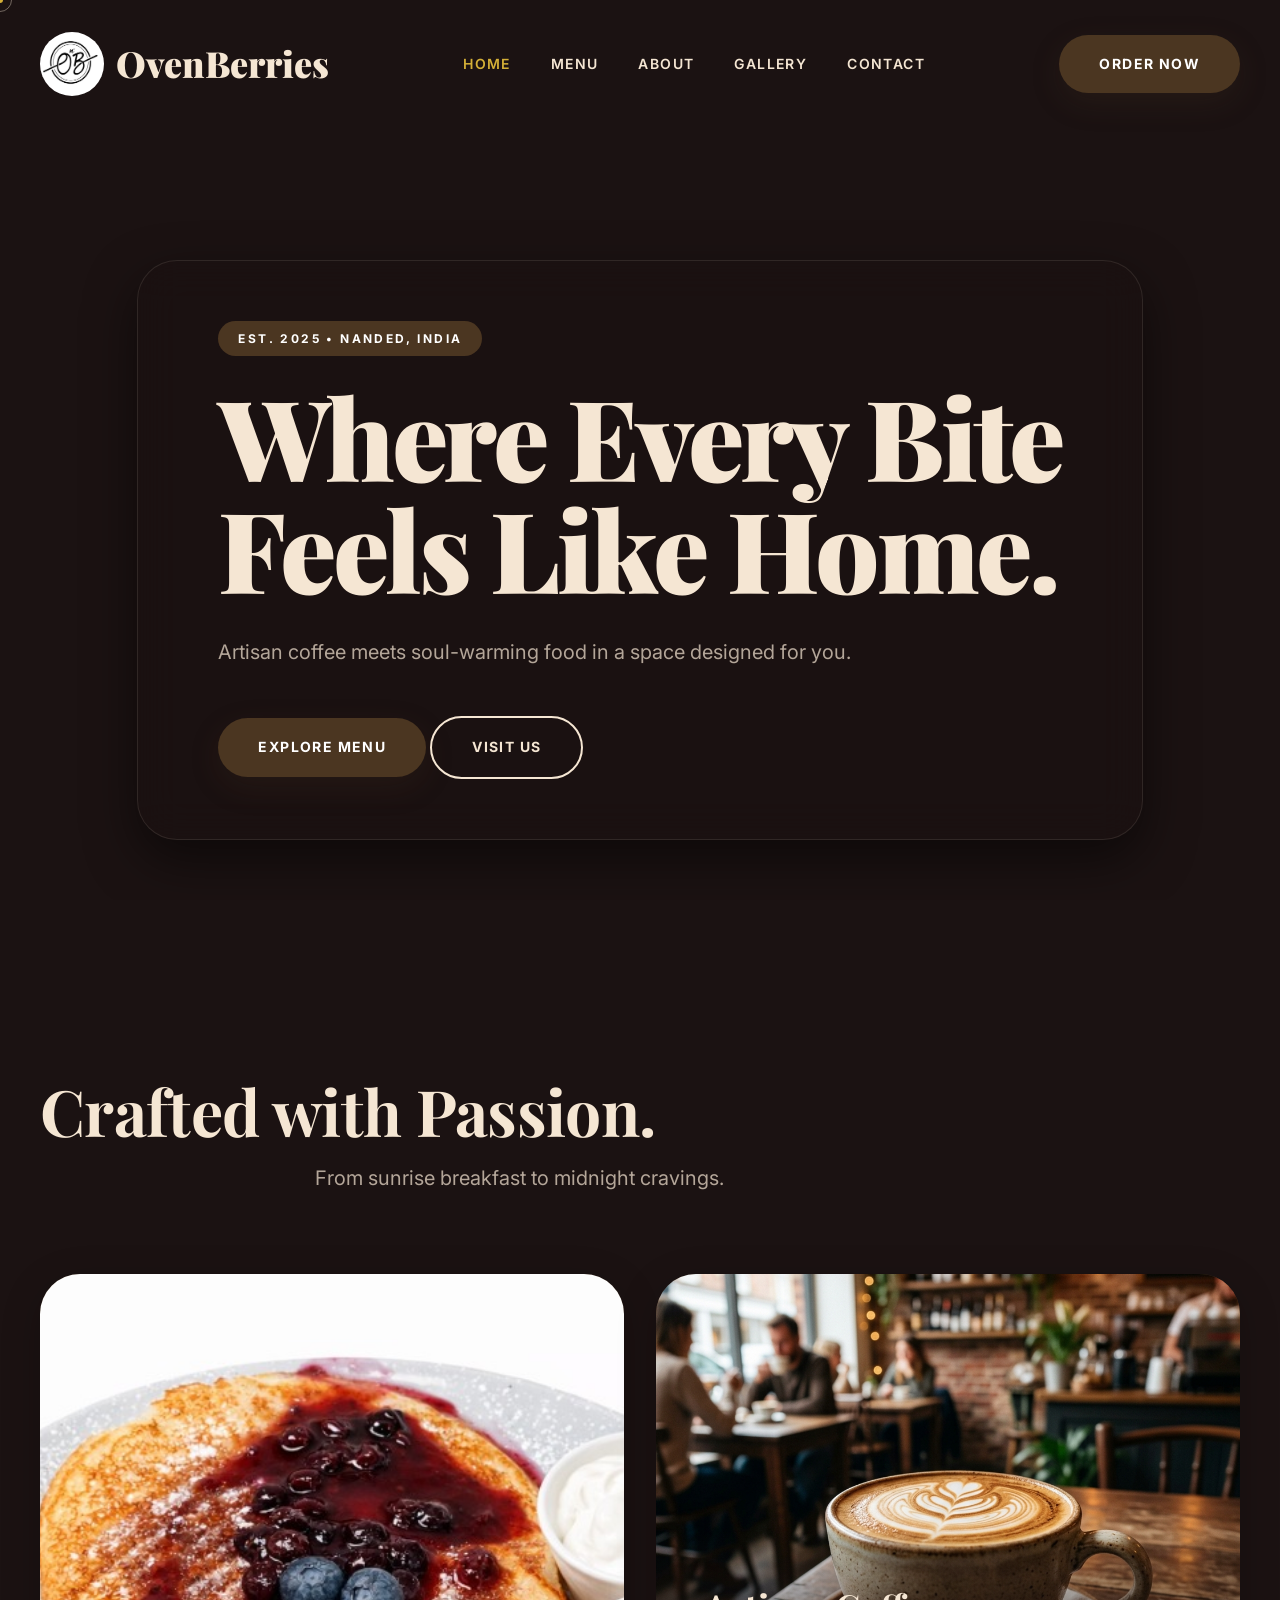
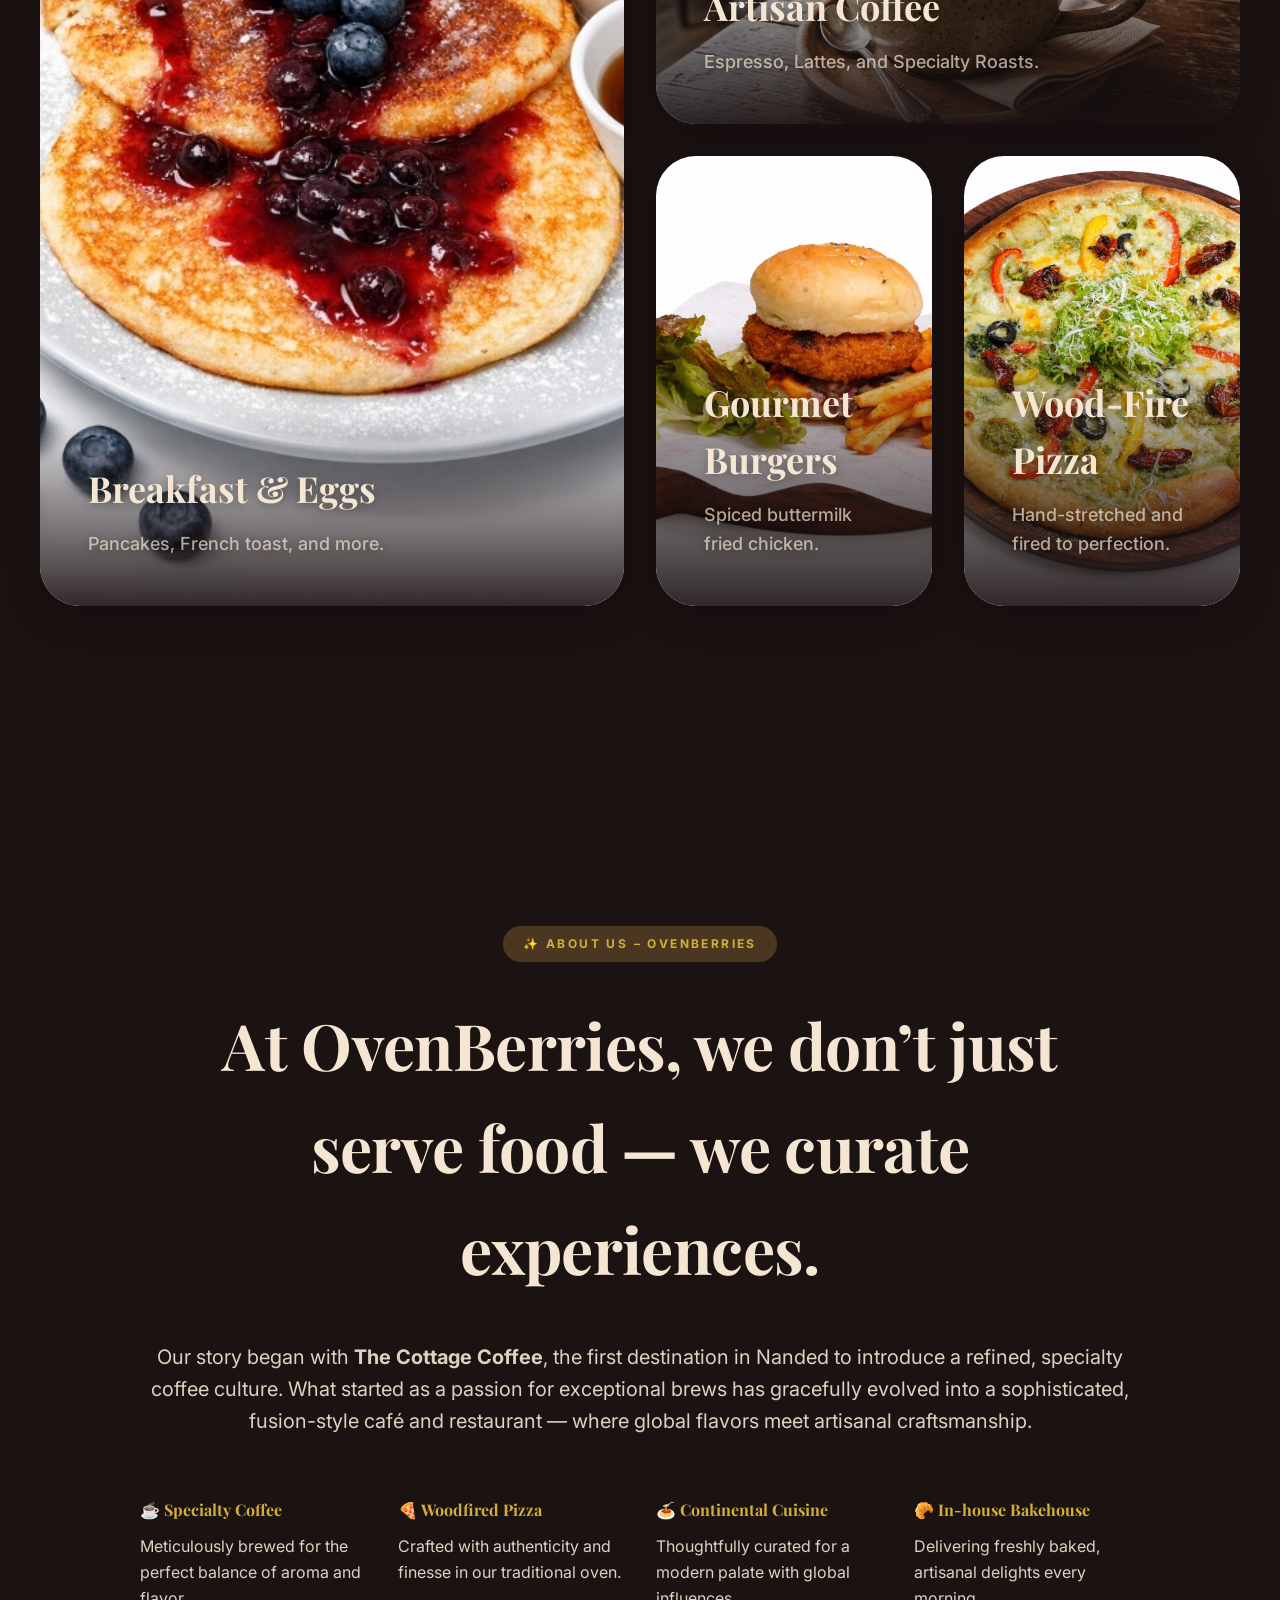
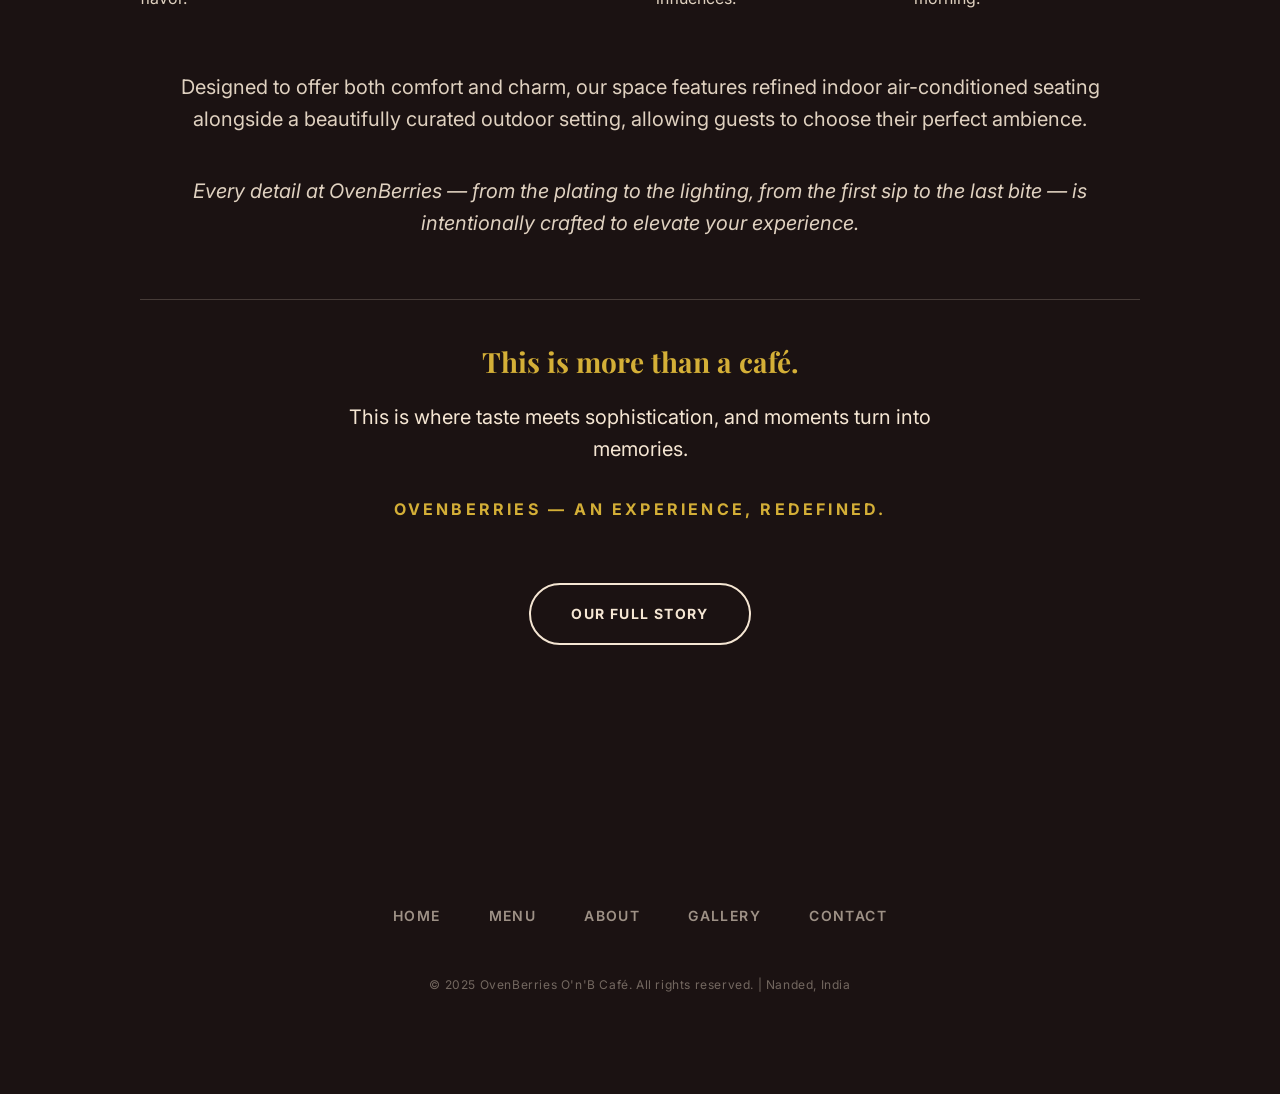
==== Websitedev/index.html @ 5e9da5aa "Add files via upload" ====
<!DOCTYPE html>
<html lang="en">

<head>
    <meta charset="UTF-8" />
    <meta name="viewport" content="width=device-width, initial-scale=1.0" />
    <title>OvenBerries – O'n'B Café | Boutique Coffee Experience</title>
    <meta name="description"
        content="OvenBerries O'n'B Café – A premium boutique roastery in Nanded. Artisan coffee, handcrafted pizzas, and soul-warming breakfast." />
    <link rel="stylesheet" href="css/style.css" />
    <link rel="stylesheet" href="https://cdnjs.cloudflare.com/ajax/libs/font-awesome/6.0.0/css/all.min.css" />
</head>

<body>

    <!-- ══ Navbar ══════════════════════════ -->
    <nav id="navbar">
        <div class="container nav-inner">
            <div class="nav-left-group">
                <a href="index.html" class="nav-logo">
                    <img src="images/logo.jpg" alt="O'n'B Café Logo" />
                    <span>OvenBerries</span>
                </a>
                <button class="mobile-nav-toggle" id="navToggle">
                    <span></span>
                    <span></span>
                    <span></span>
                </button>
            </div>

            <ul class="nav-links">
                <li><a href="index.html" class="active">Home</a></li>
                <li><a href="menu.html">Menu</a></li>
                <li><a href="about.html">About</a></li>
                <li><a href="gallery.html">Gallery</a></li>
                <li><a href="contact.html">Contact</a></li>
            </ul>

            <div class="nav-actions">
                <a href="menu.html" class="btn btn-primary">Order Now</a>
            </div>
        </div>
    </nav>

    <!-- ══ Mobile Menu Overlay ══════════════ -->
    <div class="mobile-menu" id="mobileMenu">
        <ul class="mobile-nav-links">
            <li><a href="index.html" class="active">Home</a></li>
            <li><a href="menu.html">Menu</a></li>
            <li><a href="about.html">About</a></li>
            <li><a href="gallery.html">Gallery</a></li>
            <li><a href="contact.html">Contact</a></li>
        </ul>
    </div>

    <!-- ══ Hero Section ═════════════════════ -->
    <section class="hero" style="background: none;">
        <div
            style="position: absolute; top: 0; left: 0; width: 100%; height: 100%; z-index: 0; background-image: url('images/hero-bg.png'); background-size: cover; background-position: center; filter: brightness(0.8);">
        </div>
        <div class="container hero-content">
            <div
                style="display: inline-block; padding: 60px 80px; background: rgba(27, 18, 18, 0.6); backdrop-filter: blur(20px); border-radius: var(--radius-xl); border: 1px solid var(--glass-border); box-shadow: 0 20px 50px rgba(0, 0, 0, 0.5);">
                <div class="hero-tag reveal">Est. 2025 • Nanded, India</div>
                <h1 class="h-xl reveal">Where Every Bite<br />Feels Like Home.</h1>
                <p class="p-lg reveal" style="margin-bottom: 48px;">Artisan coffee meets
                    soul-warming food in a space designed for you.</p>
                <div class="hero-cta reveal">
                    <a href="menu.html" class="btn btn-primary">Explore Menu</a>
                    <a href="contact.html" class="btn btn-outline">Visit Us</a>
                </div>
            </div>
        </div>
    </section>

    <!-- ══ Bento Categories ═════════════════ -->
    <section class="section-v">
        <div class="container">
            <div class="text-center reveal" style="margin-bottom: 80px;">
                <h2 class="h-lg">Crafted with Passion.</h2>
                <p class="p-lg" style="margin: 0 auto;">From sunrise breakfast to midnight cravings.</p>
            </div>

            <div class="bento-grid">
                <a href="menu.html#breakfast" class="bento-item bento-1 reveal">
                    <img src="images/real-pancakes.jpg" alt="Pancakes" />
                    <div class="bento-content">
                        <h3 class="h-md">Breakfast & Eggs</h3>
                        <p class="p-sm">Pancakes, French toast, and more.</p>
                    </div>
                </a>

                <a href="menu.html#beverages" class="bento-item bento-2 reveal">
                    <img src="images/cappuccino.png" alt="Cappuccino" />
                    <div class="bento-content">
                        <h3 class="h-md">Artisan Coffee</h3>
                        <p class="p-sm">Espresso, Lattes, and Specialty Roasts.</p>
                    </div>
                </a>

                <a href="menu.html#mains" class="bento-item bento-3 reveal">
                    <img src="images/real-burger.jpg" alt="Burger" />
                    <div class="bento-content">
                        <h3 class="h-md">Gourmet Burgers</h3>
                        <p class="p-sm">Spiced buttermilk fried chicken.</p>
                    </div>
                </a>

                <a href="menu.html#mains" class="bento-item bento-4 reveal">
                    <img src="images/real-pizza.png" alt="Wood-Fire Pizza" />
                    <div class="bento-content">
                        <h3 class="h-md">Wood-Fire Pizza</h3>
                        <p class="p-sm">Hand-stretched and fired to perfection.</p>
                    </div>
                </a>
            </div>
        </div>
    </section>

    <!-- ══ Featured About Section ═════════ -->
    <section class="section-v" style="background: var(--espresso); color: var(--latte);">
        <div class="container">
            <div class="reveal" style="max-width: 1000px; margin: 0 auto; text-align: center;">
                <div class="hero-tag" style="color: var(--gold); margin-bottom: 32px;">✨ About Us – OvenBerries</div>
                <h2 class="h-lg" style="margin-bottom: 40px; color: var(--latte);">At OvenBerries, we don’t just serve
                    food — we curate experiences.</h2>

                <p class="p-lg" style="margin-bottom: 40px; color: var(--latte); opacity: 0.9; max-width: 100%;">
                    Our story began with <strong>The Cottage Coffee</strong>, the first destination in Nanded to
                    introduce a refined, specialty coffee culture. What started as a passion for exceptional brews has
                    gracefully evolved into a sophisticated, fusion-style café and restaurant — where global flavors
                    meet artisanal craftsmanship.
                </p>

                <div
                    style="display: grid; grid-template-columns: repeat(auto-fit, minmax(200px, 1fr)); gap: 32px; margin: 60px 0; text-align: left;">
                    <div class="reveal">
                        <h4 style="color: var(--gold); margin-bottom: 12px; font-family: 'Playfair Display', serif;">☕
                            Specialty Coffee</h4>
                        <p style="font-size: 1rem; opacity: 0.9;">Meticulously brewed for the perfect balance of
                            aroma and flavor.</p>
                    </div>
                    <div class="reveal">
                        <h4 style="color: var(--gold); margin-bottom: 12px; font-family: 'Playfair Display', serif;">🍕
                            Woodfired Pizza</h4>
                        <p style="font-size: 1rem; opacity: 0.9;">Crafted with authenticity and finesse in our
                            traditional oven.</p>
                    </div>
                    <div class="reveal">
                        <h4 style="color: var(--gold); margin-bottom: 12px; font-family: 'Playfair Display', serif;">🍝
                            Continental Cuisine</h4>
                        <p style="font-size: 1rem; opacity: 0.9;">Thoughtfully curated for a modern palate with
                            global influences.</p>
                    </div>
                    <div class="reveal">
                        <h4 style="color: var(--gold); margin-bottom: 12px; font-family: 'Playfair Display', serif;">🥐
                            In-house Bakehouse</h4>
                        <p style="font-size: 1rem; opacity: 0.9;">Delivering freshly baked, artisanal delights every
                            morning.</p>
                    </div>
                </div>

                <p class="p-lg" style="margin-bottom: 40px; color: var(--latte); opacity: 0.9; max-width: 100%;">
                    Designed to offer both comfort and charm, our space features refined indoor air-conditioned seating
                    alongside a beautifully curated outdoor setting, allowing guests to choose their perfect ambience.
                </p>

                <p class="p-lg"
                    style="margin-bottom: 60px; color: var(--latte); opacity: 0.9; max-width: 100%; font-style: italic;">
                    Every detail at OvenBerries — from the plating to the lighting, from the first sip to the last bite
                    — is intentionally crafted to elevate your experience.
                </p>

                <div style="border-top: 1px solid rgba(245, 230, 211, 0.2); padding-top: 40px;">
                    <h3 class="h-md" style="color: var(--gold); margin-bottom: 16px;">This is more than a café.</h3>
                    <p class="p-lg" style="color: var(--latte); margin: 0 auto;">This is where taste meets
                        sophistication, and moments turn into memories.</p>
                    <p
                        style="margin-top: 32px; font-weight: 700; letter-spacing: 0.2em; text-transform: uppercase; color: var(--gold);">
                        OvenBerries — an experience, redefined.</p>
                </div>

                <div style="margin-top: 60px;">
                    <a href="about.html" class="btn btn-outline"
                        style="border-color: var(--latte); color: var(--latte);">Our Full Story</a>
                </div>
            </div>
        </div>
    </section>

    <!-- ══ Footer ═══════════════════════════ -->
    <footer>
        <div class="container">
            <div class="footer-links">
                <a href="index.html">Home</a>
                <a href="menu.html">Menu</a>
                <a href="about.html">About</a>
                <a href="gallery.html">Gallery</a>
                <a href="contact.html">Contact</a>
            </div>
            <p class="copyright">© 2025 OvenBerries O'n'B Café. All rights reserved. | Nanded, India</p>
        </div>
    </footer>

    <!-- ══ Modal Popup ══════════════════════════ -->
    <div class="modal-overlay" id="orderModal">
        <div class="modal-content">
            <span class="modal-close" id="closeModal">&times;</span>
            <div class="hero-tag">✦ Order Online ✦</div>
            <h2 class="h-md" style="margin-bottom: 16px;">Choose Your Platform</h2>
            <p class="p-sm" style="margin-bottom: 32px;">Order from your favorite delivery partner.</p>

            <div class="order-options">
                <a href="http://zoma.to/r/20695175" target="_blank" class="order-card">
                    <i class="fas fa-motorcycle"></i>
                    <div class="order-card-text">
                        <div class="order-card-title">Order via</div>
                        <div class="order-card-value">Zomato</div>
                    </div>
                </a>
                <a href="tel:+917378373355" class="order-card">
                    <i class="fas fa-phone-alt"></i>
                    <div class="order-card-text">
                        <div class="order-card-title">Ring Us On</div>
                        <div class="order-card-value">+91 73783 73355</div>
                    </div>
                </a>
            </div>
        </div>
    </div>

    <script src="js/main.js"></script>
</body>

</html>
---- Websitedev/css/style.css ----
/* =========================================
   OvenBerries – O'n'B Café | Boutique Roastery Aesthetic
   Palette: Espresso, Latte, Roasted Bean, Gold
   Animations: Liquid Transitions & Smooth Parallax
   ========================================= */

@import url('https://fonts.googleapis.com/css2?family=Playfair+Display:ital,wght@0,400;0,700;0,900;1,400&family=Inter:wght@300;400;500;600;700&display=swap');

:root {
  /* Color Palette */
  --espresso: #1b1212;
  --latte: #f5e6d3;
  --bean: #4b3621;
  --gold: #d4af37;
  --cream: #faf7f2;
  --text-primary: #f5e6d3;
  --text-secondary: rgba(245, 230, 211, 0.7);
  --glass-bg: rgba(27, 18, 18, 0.7);
  --glass-border: rgba(245, 230, 211, 0.1);

  /* Spacing & Radius */
  --radius-xl: 40px;
  --radius-lg: 24px;
  --radius-md: 16px;
  --transition: all 0.8s cubic-bezier(0.23, 1, 0.32, 1);
}

/* ── Base Styles ───────────────────────── */
*,
*::before,
*::after {
  box-sizing: border-box;
  margin: 0;
  padding: 0;
  cursor: none !important;
}

html {
  scroll-behavior: smooth;
  background: var(--espresso);
}

body {
  font-family: 'Inter', sans-serif;
  color: var(--text-primary);
  line-height: 1.6;
  overflow-x: hidden;
  -webkit-font-smoothing: antialiased;
}

img {
  display: block;
  max-width: 100%;
  height: auto;
}

a {
  text-decoration: none;
  color: inherit;
  transition: var(--transition);
}

ul {
  list-style: none;
}

/* ── Custom Cursor ─────────────────────── */
.cursor-dot,
.cursor-outline {
  pointer-events: none;
  position: fixed;
  top: 0;
  left: 0;
  transform: translate(-50%, -50%);
  border-radius: 50%;
  z-index: 9999;
  transition: opacity 0.3s ease, transform 0.3s ease;
}

.cursor-dot {
  width: 6px;
  height: 6px;
  background: var(--gold);
}

.cursor-outline {
  width: 24px;
  height: 24px;
  border: 1px solid rgba(245, 230, 211, 0.4);
}

/* ── Typography ─────────────────────────── */
.h-xl {
  font-family: 'Playfair Display', serif;
  font-size: clamp(3.5rem, 10vw, 7rem);
  font-weight: 900;
  letter-spacing: -0.03em;
  line-height: 1;
  color: var(--latte);
}

.h-lg {
  font-family: 'Playfair Display', serif;
  font-size: clamp(2.5rem, 6vw, 4rem);
  font-weight: 700;
  letter-spacing: -0.01em;
  color: var(--latte);
}

.h-md {
  font-family: 'Playfair Display', serif;
  font-size: 1.75rem;
  font-weight: 700;
  color: var(--latte);
}

.p-lg {
  font-size: 1.25rem;
  color: var(--text-secondary);
  font-weight: 400;
  max-width: 650px;
}

.p-sm {
  font-size: 1rem;
  color: var(--text-secondary);
  font-weight: 400;
}

/* ── Layout ────────────────────────────── */
.container {
  max-width: 1400px;
  margin: 0 auto;
  padding: 0 40px;
}

.section-v {
  padding: 160px 0;
}

/* ── Navbar ────────────────────────────── */
#navbar {
  position: fixed;
  top: 0;
  left: 0;
  right: 0;
  z-index: 1000;
  padding: 32px 0;
  transition: var(--transition);
}

#navbar.scrolled {
  background: var(--glass-bg);
  backdrop-filter: blur(20px);
  padding: 16px 0;
  border-bottom: 1px solid var(--glass-border);
  box-shadow: 0 10px 40px rgba(75, 54, 33, 0.05);
}

.nav-inner {
  display: flex;
  align-items: center;
  justify-content: space-between;
  flex-wrap: nowrap;
}

.nav-left-group {
  display: flex;
  align-items: center;
  gap: 24px;
}

.nav-logo {
  font-family: 'Playfair Display', serif;
  font-weight: 900;
  font-size: 2.25rem;
  color: var(--latte);
  display: flex;
  align-items: center;
  gap: 12px;
}

.nav-logo img {
  width: 64px;
  height: 64px;
  border-radius: 50%;
}

.nav-links {
  display: flex;
  gap: 40px;
}

.nav-links a {
  font-size: 0.875rem;
  font-weight: 600;
  color: var(--latte);
  text-transform: uppercase;
  letter-spacing: 0.1em;
}

.nav-links a:hover,
.nav-links a.active {
  color: var(--gold);
}

/* ── Hero Section ───────────────────────── */
.hero {
  min-height: 100vh;
  display: flex;
  align-items: center;
  position: relative;
  overflow: hidden;
  background: var(--espresso);
  padding-top: 120px;
  /* Space for the taller navbar */
}

.hero-content {
  z-index: 2;
  position: relative;
  margin-top: 80px;
  width: 100%;
  display: flex;
  justify-content: center;
}

.hero-tag {
  display: inline-block;
  padding: 8px 20px;
  background: var(--bean);
  border-radius: 100px;
  font-size: 0.75rem;
  font-weight: 700;
  text-transform: uppercase;
  letter-spacing: 0.2em;
  margin-bottom: 24px;
  color: #ffffff;
}

.hero h1 {
  margin-bottom: 32px;
}

.hero-img-parallax {
  position: absolute;
  right: -10%;
  top: 50%;
  transform: translateY(-50%);
  width: 60%;
  z-index: 1;
  pointer-events: none;
}

.hero-img-parallax img {
  width: 100%;
  filter: drop-shadow(0 50px 100px rgba(75, 54, 33, 0.2));
  animation: float 6s ease-in-out infinite;
}

@keyframes float {

  0%,
  100% {
    transform: translateY(0);
  }

  50% {
    transform: translateY(-30px);
  }
}

.btn {
  display: inline-block;
  padding: 18px 40px;
  border-radius: 100px;
  font-weight: 700;
  font-size: 0.875rem;
  text-transform: uppercase;
  letter-spacing: 0.1em;
  transition: var(--transition);
  border: none;
}

.btn-primary {
  background: var(--bean);
  color: #ffffff;
  box-shadow: 0 10px 30px rgba(75, 54, 33, 0.2);
}

.btn-primary:hover {
  transform: translateY(-5px);
  background: var(--espresso);
  box-shadow: 0 20px 40px rgba(75, 54, 33, 0.3);
}

.btn-outline {
  background: transparent;
  border: 2px solid var(--latte);
  color: var(--latte);
}

.btn-outline:hover {
  background: var(--latte);
  color: var(--espresso);
}

/* ── Bento Grid ─────────────────────────── */
.bento-grid {
  display: grid;
  grid-template-columns: repeat(4, 1fr);
  grid-template-rows: repeat(2, 450px);
  gap: 32px;
}

.bento-item {
  position: relative;
  border-radius: var(--radius-xl);
  overflow: hidden;
  background: var(--bean);
  transition: var(--transition);
  box-shadow: 0 10px 40px rgba(0, 0, 0, 0.2);
}

.bento-item:hover {
  transform: scale(1.02) translateY(-10px);
  box-shadow: 0 30px 60px rgba(75, 54, 33, 0.1);
}

.bento-item img {
  width: 100%;
  height: 100%;
  object-fit: cover;
  transition: var(--transition);
}

.bento-item:hover img {
  transform: scale(1.1);
}

.bento-content {
  position: absolute;
  bottom: 0;
  left: 0;
  right: 0;
  padding: 48px;
  background: linear-gradient(to top, rgba(27, 18, 18, 0.9) 0%, rgba(27, 18, 18, 0.4) 60%, transparent 100%);
  color: #ffffff;
  text-shadow: 0 2px 10px rgba(0, 0, 0, 0.3);
}

.bento-content h3 {
  font-size: 2.25rem;
  margin-bottom: 12px;
  font-weight: 700;
}

.bento-content p {
  font-size: 1.125rem;
  opacity: 1;
  font-weight: 500;
}

.bento-1 {
  grid-column: span 2;
  grid-row: span 2;
}

.bento-2 {
  grid-column: span 2;
}

.bento-3 {
  grid-column: span 1;
}

.bento-4 {
  grid-column: span 1;
}

/* ── Reveal Animations ──────────────────── */
.reveal {
  opacity: 0;
  transform: translateY(60px);
  transition: opacity 1.2s cubic-bezier(0.23, 1, 0.32, 1), transform 1.2s cubic-bezier(0.23, 1, 0.32, 1);
}

.reveal.visible {
  opacity: 1;
  transform: translateY(0);
}

/* ── Footer ─────────────────────────────── */
footer {
  padding: 100px 0;
  background: var(--espresso);
  color: var(--latte);
  text-align: center;
}

.footer-links {
  display: flex;
  justify-content: center;
  gap: 48px;
  margin-bottom: 48px;
}

.footer-links a {
  font-size: 0.875rem;
  font-weight: 600;
  opacity: 0.6;
  text-transform: uppercase;
  letter-spacing: 0.1em;
}

.footer-links a:hover {
  opacity: 1;
  color: var(--gold);
}

.copyright {
  font-size: 0.75rem;
  opacity: 0.4;
  letter-spacing: 0.05em;
}

/* ── Responsive ─────────────────────────── */
@media (max-width: 1024px) {
  .hero-img-parallax {
    display: none;
    /* Hide parallax image on mobile for better alignment */
  }

  .hero {
    min-height: 100vh;
    padding: 160px 0 80px;
    text-align: center;
    display: flex;
    align-items: center;
    justify-content: center;
  }

  .hero-content {
    margin-top: 0;
  }

  .hero-content>div {
    padding: 40px 24px !important;
    width: 100%;
    max-width: 600px;
  }

  .bento-grid {
    grid-template-columns: repeat(2, 1fr);
    grid-template-rows: auto;
    gap: 24px;
  }

  .bento-1,
  .bento-2 {
    grid-column: span 2;
    height: 450px;
  }

  .bento-3,
  .bento-4 {
    grid-column: span 1;
    height: 350px;
  }
}

@media (max-width: 768px) {
  .container {
    padding: 0 20px;
  }

  .nav-inner {
    padding: 0;
    display: flex;
    align-items: center;
    justify-content: space-between;
    width: 100%;
  }

  .nav-left-group {
    display: flex;
    flex-direction: column;
    align-items: flex-start;
    gap: 8px;
  }

  .nav-logo {
    gap: 4px;
  }

  .nav-logo img {
    width: 36px;
    height: 36px;
  }

  .nav-logo span {
    font-size: 1rem;
  }

  .btn {
    padding: 10px 18px;
    font-size: 0.7rem;
  }

  .h-xl {
    font-size: 2.75rem;
  }

  .h-lg {
    font-size: 2rem;
  }

  .h-md {
    font-size: 1.35rem;
  }

  .p-lg {
    font-size: 0.95rem;
  }

  .section-v {
    padding: 60px 0;
  }

  .bento-grid {
    grid-template-columns: 1fr;
    gap: 20px;
  }

  .bento-1,
  .bento-2,
  .bento-3,
  .bento-4 {
    grid-column: span 1;
    height: 380px;
  }

  .bento-content {
    padding: 32px 24px;
  }

  .bento-content h3 {
    font-size: 1.5rem;
  }

  .modal-content {
    padding: 40px 20px;
  }

  .reveal {
    transform: translateY(20px);
  }
}

/* ── Modal Popup ────────────────────────── */
.modal-overlay {
  position: fixed;
  top: 0;
  left: 0;
  right: 0;
  bottom: 0;
  background: rgba(27, 18, 18, 0.8);
  backdrop-filter: blur(10px);
  z-index: 2000;
  display: flex;
  align-items: center;
  justify-content: center;
  opacity: 0;
  visibility: hidden;
  transition: var(--transition);
}

.modal-overlay.active {
  opacity: 1;
  visibility: visible;
}

.modal-content {
  background: var(--espresso);
  padding: 60px;
  border-radius: var(--radius-xl);
  max-width: 500px;
  width: 90%;
  position: relative;
  text-align: center;
  transform: translateY(40px);
  transition: var(--transition);
  border: 1px solid var(--glass-border);
  box-shadow: 0 40px 100px rgba(0, 0, 0, 0.3);
}

.modal-overlay.active .modal-content {
  transform: translateY(0);
}

.modal-close {
  position: absolute;
  top: 24px;
  right: 24px;
  font-size: 1.5rem;
  color: var(--latte);
  cursor: pointer;
  opacity: 0.6;
  transition: var(--transition);
}

.modal-close:hover {
  opacity: 1;
  transform: rotate(90deg);
}

.order-options {
  display: flex;
  flex-direction: column;
  gap: 20px;
  margin-top: 40px;
}

.order-card {
  background: var(--bean);
  padding: 24px;
  border-radius: var(--radius-lg);
  display: flex;
  align-items: center;
  gap: 20px;
  transition: var(--transition);
  border: 1px solid rgba(75, 54, 33, 0.05);
  text-decoration: none;
}

.order-card:hover {
  transform: translateY(-5px);
  box-shadow: 0 15px 30px rgba(75, 54, 33, 0.1);
  border-color: var(--gold);
}

.order-card i {
  font-size: 1.5rem;
  color: var(--gold);
}

.order-card-text {
  text-align: left;
}

.order-card-title {
  font-weight: 700;
  font-size: 0.75rem;
  text-transform: uppercase;
  letter-spacing: 0.1em;
  color: var(--gold);
  margin-bottom: 4px;
}

.order-card-value {
  font-weight: 600;
  color: var(--latte);
  font-size: 1.1rem;
}

@media (max-width: 768px) {
  .modal-content {
    padding: 40px 24px;
  }
}

/* ── Mobile Navigation ──────────────────── */
.mobile-nav-toggle {
  display: none;
  flex-direction: column;
  justify-content: space-between;
  width: 30px;
  height: 20px;
  background: transparent;
  border: none;
  cursor: pointer;
  z-index: 2001;
  padding: 0;
}

.mobile-nav-toggle span {
  width: 100%;
  height: 2px;
  background-color: var(--latte);
  transition: var(--transition);
}

.mobile-menu {
  position: fixed;
  top: 0;
  left: 0;
  width: 100%;
  height: 100vh;
  background: var(--espresso);
  z-index: 2000;
  display: flex;
  align-items: center;
  justify-content: center;
  transform: translateX(100%);
  transition: transform 0.5s cubic-bezier(0.77, 0, 0.175, 1);
}

.mobile-menu.active {
  transform: translateX(0);
}

.mobile-nav-links {
  list-style: none;
  text-align: center;
}

.mobile-nav-links li {
  margin-bottom: 32px;
}

.mobile-nav-links a {
  font-family: 'Playfair Display', serif;
  font-size: 2.5rem;
  font-weight: 700;
  color: var(--latte);
  text-decoration: none;
  transition: var(--transition);
}

.mobile-nav-links a.active {
  color: var(--gold);
}

.mobile-nav-toggle.active span:nth-child(1) {
  transform: translateY(9px) rotate(45deg);
}

.mobile-nav-toggle.active span:nth-child(2) {
  opacity: 0;
}

.mobile-nav-toggle.active span:nth-child(3) {
  transform: translateY(-9px) rotate(-45deg);
}

@media (max-width: 768px) {
  .mobile-nav-toggle {
    display: flex;
  }

  .nav-links {
    display: none;
  }
}
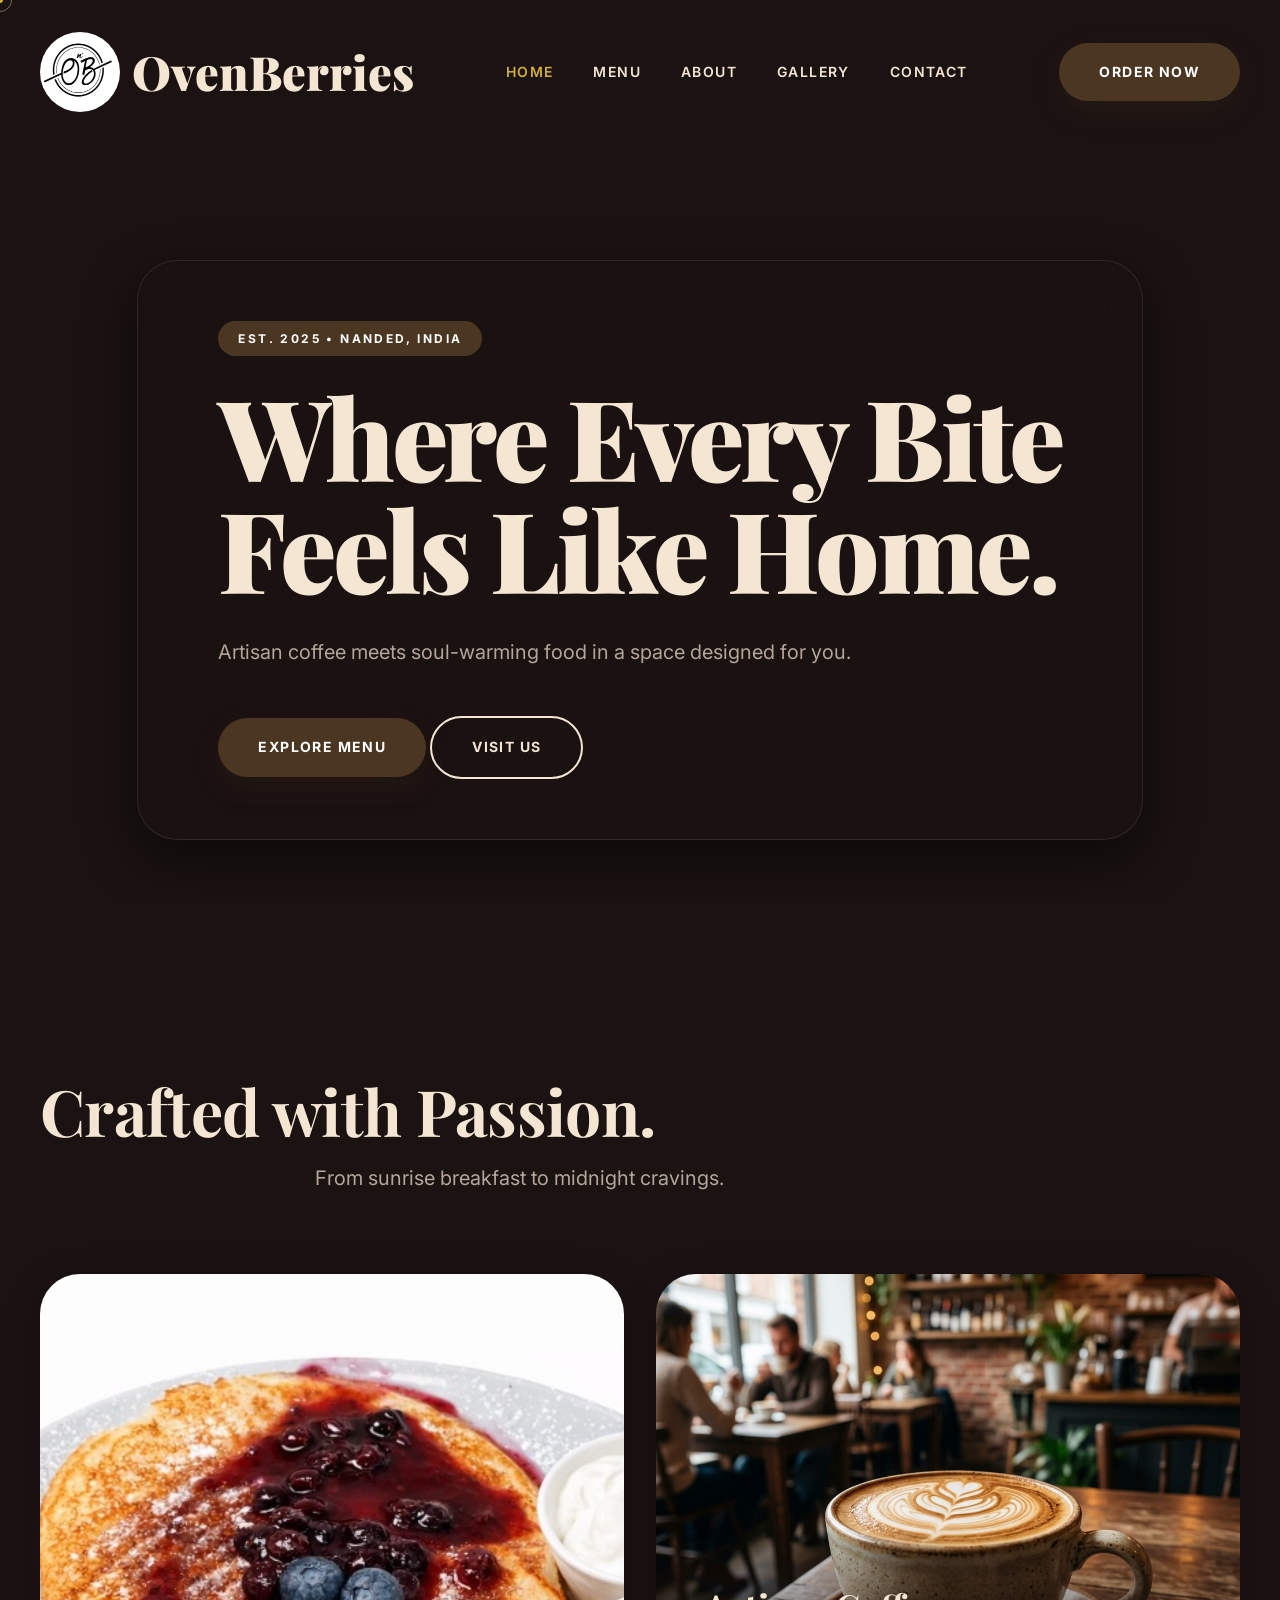
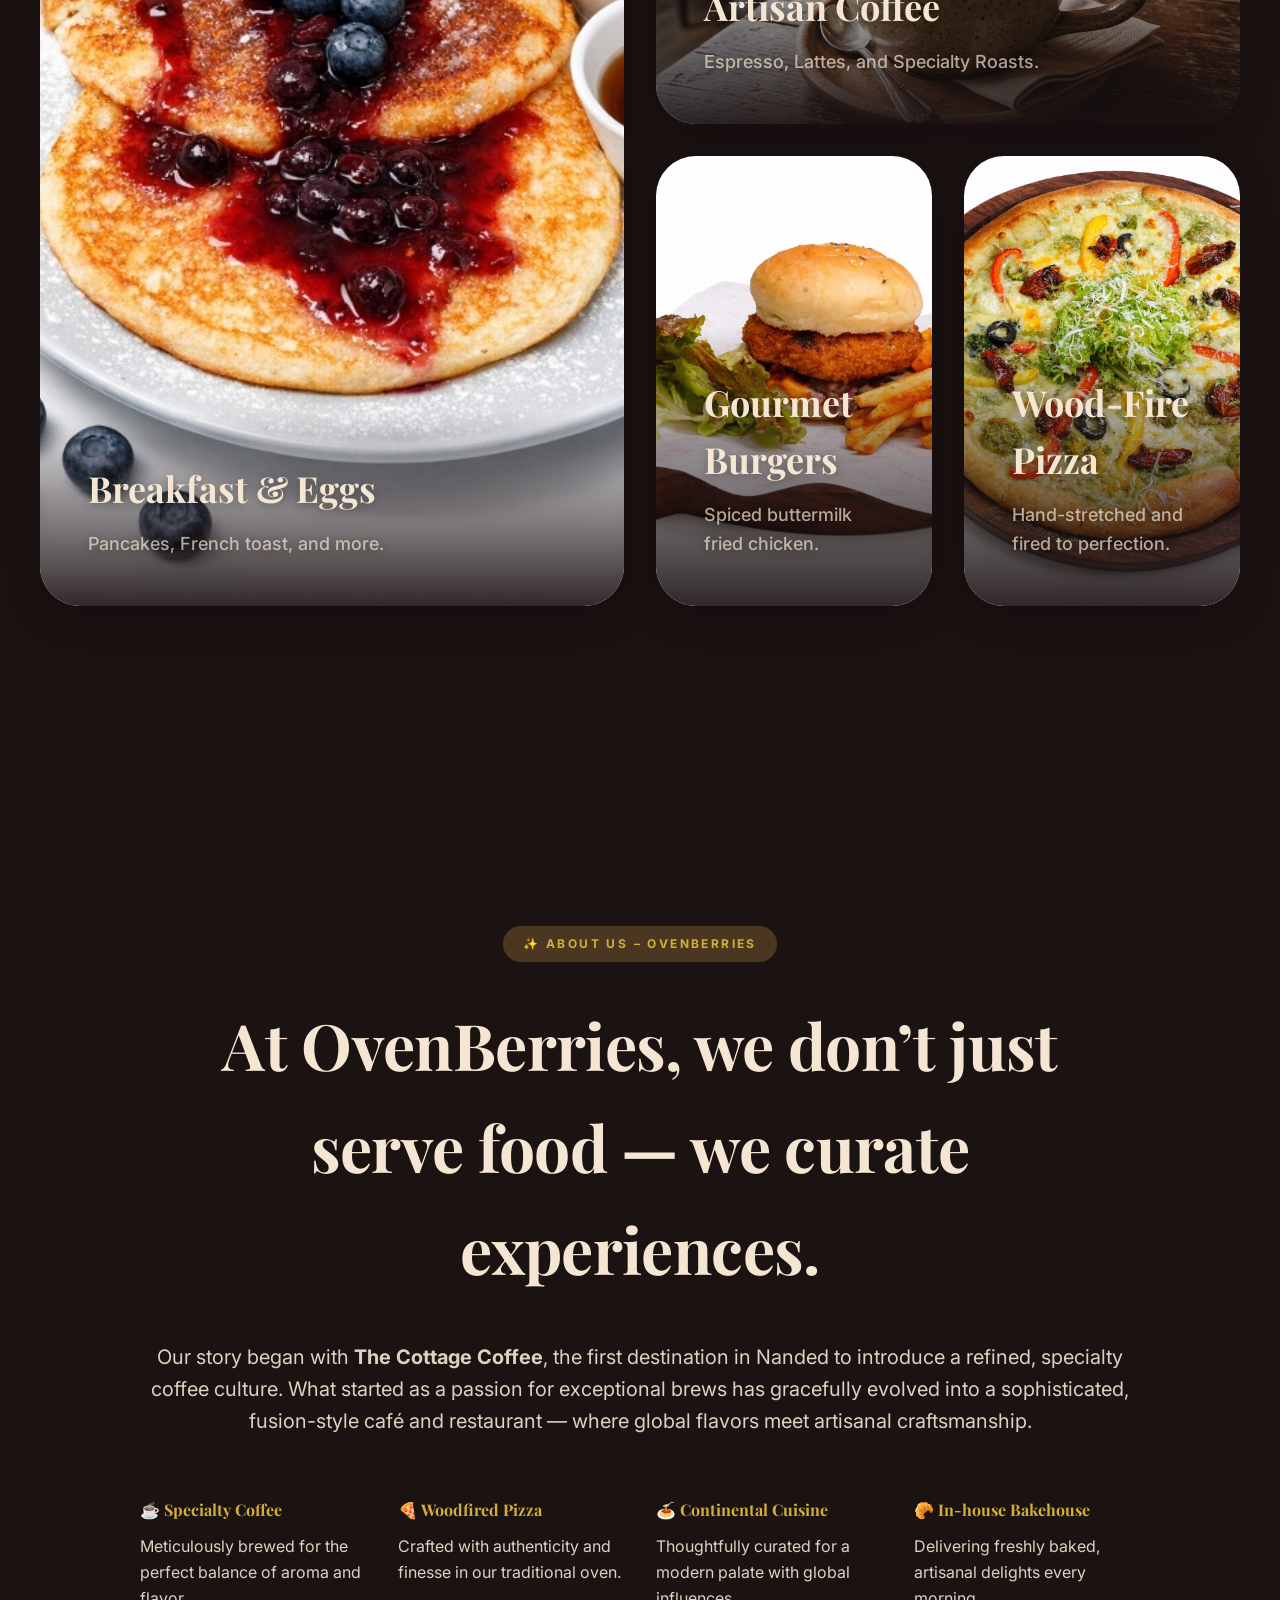
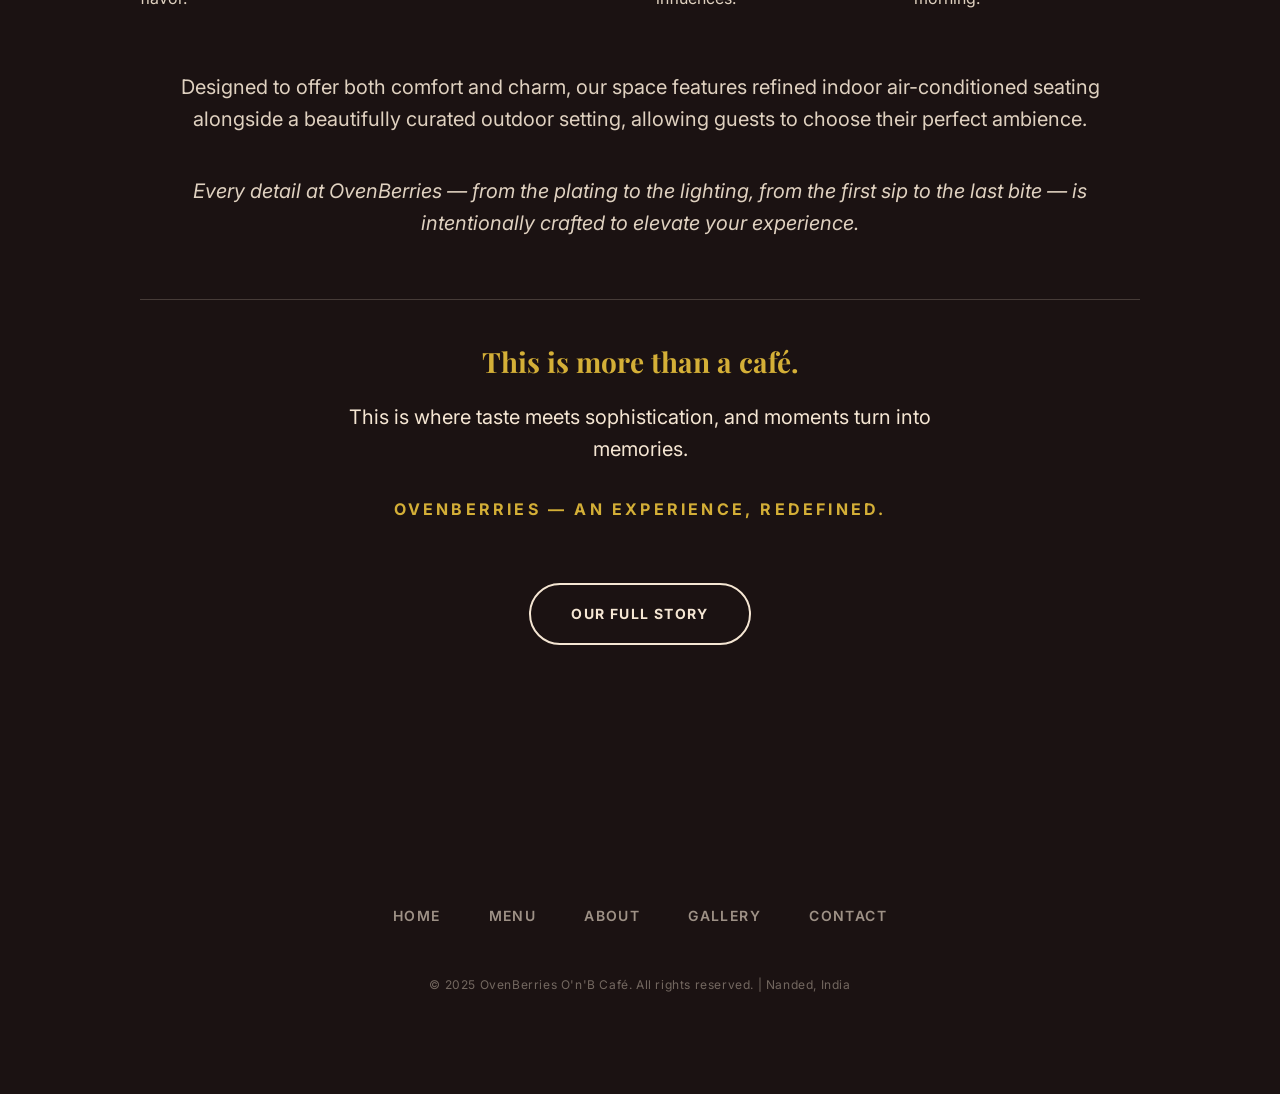
==== commit 0d93c4e3: "Add files via upload" ====
--- a/Websitedev/index.html
+++ b/Websitedev/index.html
@@ -16,17 +16,16 @@
     <!-- ══ Navbar ══════════════════════════ -->
     <nav id="navbar">
         <div class="container nav-inner">
-            <div class="nav-left-group">
-                <a href="index.html" class="nav-logo">
-                    <img src="images/logo.jpg" alt="O'n'B Café Logo" />
-                    <span>OvenBerries</span>
-                </a>
-                <button class="mobile-nav-toggle" id="navToggle">
-                    <span></span>
-                    <span></span>
-                    <span></span>
-                </button>
-            </div>
+            <button class="mobile-nav-toggle" id="navToggle">
+                <span></span>
+                <span></span>
+                <span></span>
+            </button>
+
+            <a href="index.html" class="nav-logo">
+                <img src="images/logo.jpg" alt="O'n'B Café Logo" />
+                <span>OvenBerries</span>
+            </a>
 
             <ul class="nav-links">
                 <li><a href="index.html" class="active">Home</a></li>
@@ -211,7 +210,7 @@
             <p class="p-sm" style="margin-bottom: 32px;">Order from your favorite delivery partner.</p>
 
             <div class="order-options">
-                <a href="http://zoma.to/r/20695175" target="_blank" class="order-card">
+                <a href="https://link.zomato.com/xqzv/rshare?id=65791399305630b8" target="_blank" class="order-card">
                     <i class="fas fa-motorcycle"></i>
                     <div class="order-card-text">
                         <div class="order-card-title">Order via</div>
--- a/Websitedev/css/style.css
+++ b/Websitedev/css/style.css
@@ -164,16 +164,10 @@
   flex-wrap: nowrap;
 }
 
-.nav-left-group {
-  display: flex;
-  align-items: center;
-  gap: 24px;
-}
-
 .nav-logo {
   font-family: 'Playfair Display', serif;
   font-weight: 900;
-  font-size: 2.25rem;
+  font-size: 2.95rem;
   color: var(--latte);
   display: flex;
   align-items: center;
@@ -181,8 +175,8 @@
 }
 
 .nav-logo img {
-  width: 64px;
-  height: 64px;
+  width: 80px;
+  height: 80px;
   border-radius: 50%;
 }
 
@@ -475,36 +469,49 @@
   }
 
   .nav-inner {
-    padding: 0;
+    padding: 0 40px;
+    /* Shift elements further inside */
+    display: grid;
+    grid-template-columns: 1fr auto 1fr;
+    align-items: center;
+    width: 100%;
+  }
+
+  .mobile-nav-toggle {
+    display: flex;
+    justify-self: start;
+  }
+
+  .nav-logo {
+    justify-self: center;
+    display: flex;
+    flex-direction: column;
+    align-items: center;
+    gap: 8px;
+    margin: 0;
+    text-align: center;
+  }
+
+  .nav-actions {
+    justify-self: end;
     display: flex;
     align-items: center;
-    justify-content: space-between;
-    width: 100%;
-  }
-
-  .nav-left-group {
-    display: flex;
-    flex-direction: column;
-    align-items: flex-start;
-    gap: 8px;
-  }
-
-  .nav-logo {
-    gap: 4px;
+    justify-content: flex-end;
   }
 
   .nav-logo img {
-    width: 36px;
-    height: 36px;
+    width: 110px;
+    height: 110px;
   }
 
   .nav-logo span {
-    font-size: 1rem;
+    font-size: 1.8rem;
+    line-height: 1;
   }
 
   .btn {
-    padding: 10px 18px;
-    font-size: 0.7rem;
+    padding: 6px 12px;
+    font-size: 0.65rem;
   }
 
   .h-xl {
@@ -554,6 +561,11 @@
 
   .reveal {
     transform: translateY(20px);
+  }
+
+  .cursor-dot,
+  .cursor-outline {
+    display: none;
   }
 }
 
@@ -669,13 +681,80 @@
   }
 }
 
+/* ── Testimonials ───────────────────────── */
+.testimonials-grid {
+  display: grid;
+  grid-template-columns: repeat(auto-fill, minmax(320px, 1fr));
+  gap: 32px;
+}
+
+.testimonial-card {
+  background: rgba(245, 230, 211, 0.03);
+  border: 1px solid rgba(245, 230, 211, 0.1);
+  padding: 40px;
+  border-radius: var(--radius-lg);
+  transition: var(--transition);
+  display: flex;
+  flex-direction: column;
+}
+
+.testimonial-card:hover {
+  background: rgba(245, 230, 211, 0.05);
+  transform: translateY(-10px);
+  border-color: var(--gold);
+}
+
+.stars {
+  color: var(--gold);
+  font-size: 1.25rem;
+  margin-bottom: 24px;
+  letter-spacing: 4px;
+}
+
+.testimonial-text {
+  font-family: 'Cormorant Garamond', serif;
+  font-size: 1.35rem;
+  font-style: italic;
+  color: var(--latte);
+  line-height: 1.6;
+  margin-bottom: 32px;
+  flex-grow: 1;
+}
+
+.author-name {
+  display: block;
+  font-family: 'Outfit', sans-serif;
+  font-weight: 600;
+  color: var(--gold);
+  font-size: 1rem;
+  margin-bottom: 4px;
+}
+
+.author-status {
+  display: block;
+  font-size: 0.75rem;
+  color: var(--text-secondary);
+  text-transform: uppercase;
+  letter-spacing: 0.1em;
+}
+
+@media (max-width: 768px) {
+  .testimonials-grid {
+    grid-template-columns: 1fr;
+  }
+
+  .testimonial-card {
+    padding: 32px 24px;
+  }
+}
+
 /* ── Mobile Navigation ──────────────────── */
 .mobile-nav-toggle {
   display: none;
   flex-direction: column;
   justify-content: space-between;
-  width: 30px;
-  height: 20px;
+  width: 36px;
+  height: 24px;
   background: transparent;
   border: none;
   cursor: pointer;
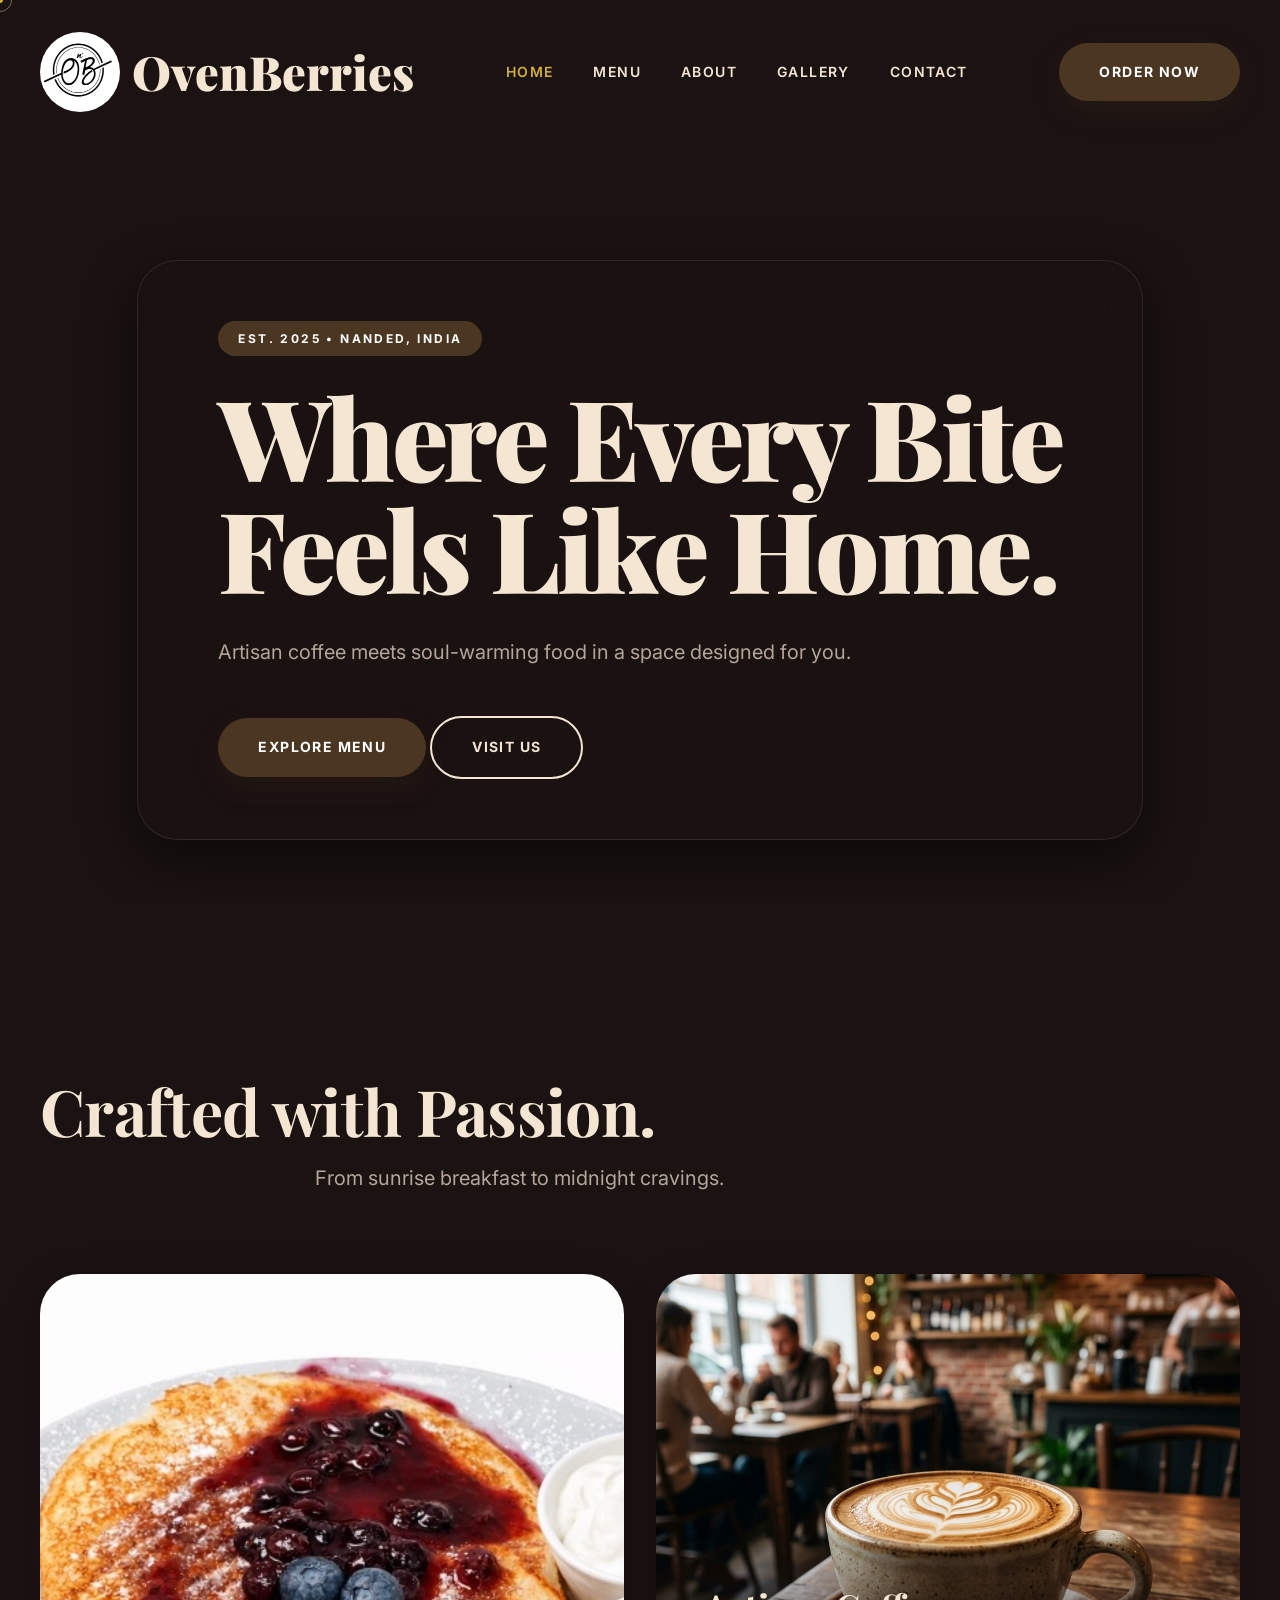
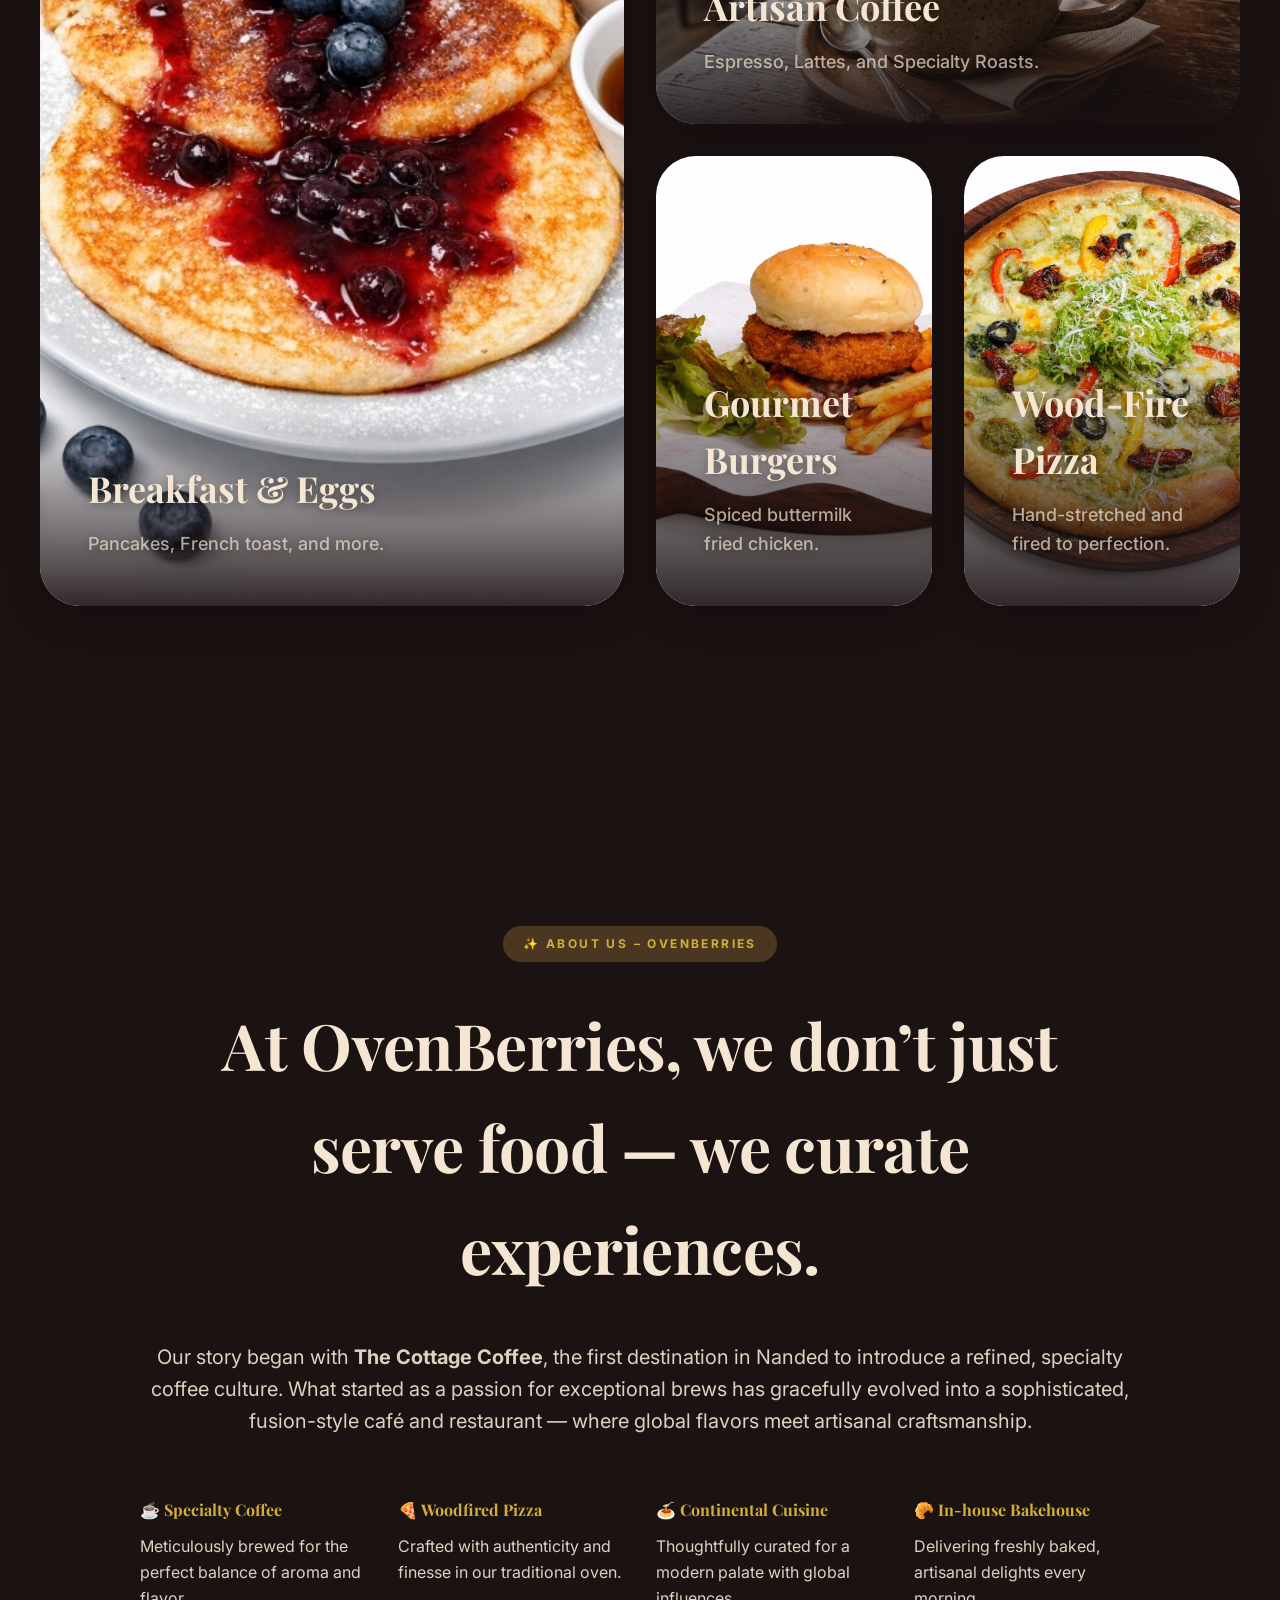
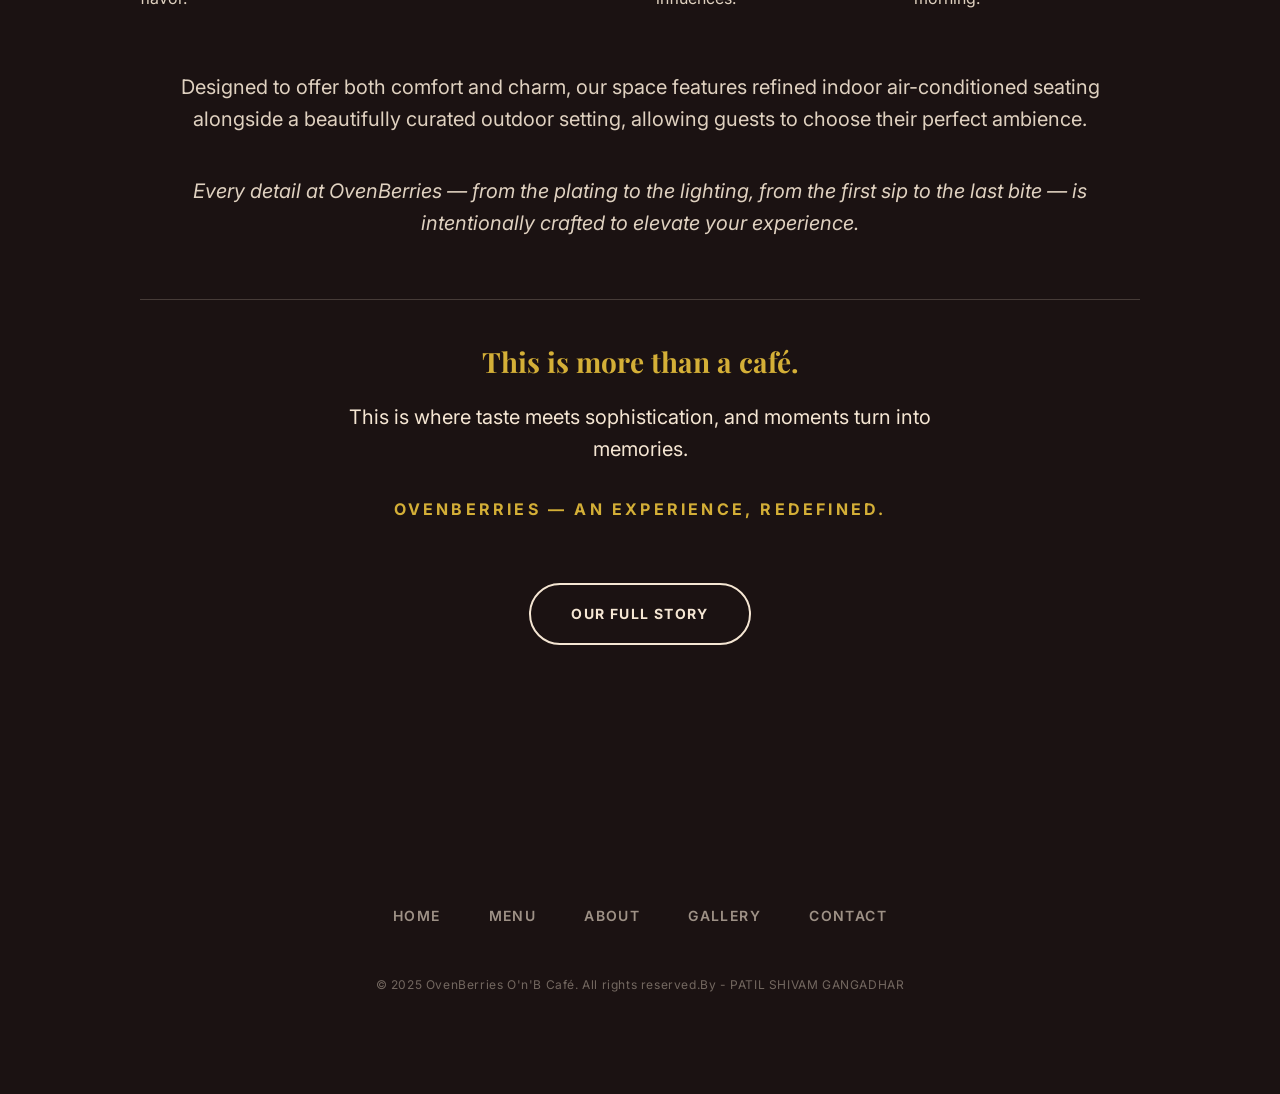
==== commit 5d4ff3ab: "Update copyright footer across all pages to match about.html" ====
--- a/Websitedev/index.html
+++ b/Websitedev/index.html
@@ -7,6 +7,10 @@
     <title>OvenBerries – O'n'B Café | Boutique Coffee Experience</title>
     <meta name="description"
         content="OvenBerries O'n'B Café – A premium boutique roastery in Nanded. Artisan coffee, handcrafted pizzas, and soul-warming breakfast." />
+    <!-- Favicon and SEO Image -->
+    <link rel="icon" type="image/jpeg" href="images/logo.jpg" />
+    <link rel="apple-touch-icon" href="images/logo.jpg" />
+    <meta property="og:image" content="https://ovenberries.in/images/logo.jpg" />
     <link rel="stylesheet" href="css/style.css" />
     <link rel="stylesheet" href="https://cdnjs.cloudflare.com/ajax/libs/font-awesome/6.0.0/css/all.min.css" />
 </head>
@@ -197,7 +201,7 @@
                 <a href="gallery.html">Gallery</a>
                 <a href="contact.html">Contact</a>
             </div>
-            <p class="copyright">© 2025 OvenBerries O'n'B Café. All rights reserved. | Nanded, India</p>
+            <p class="copyright">© 2025 OvenBerries O'n'B Café. All rights reserved.By - PATIL SHIVAM GANGADHAR </p>
         </div>
     </footer>
 
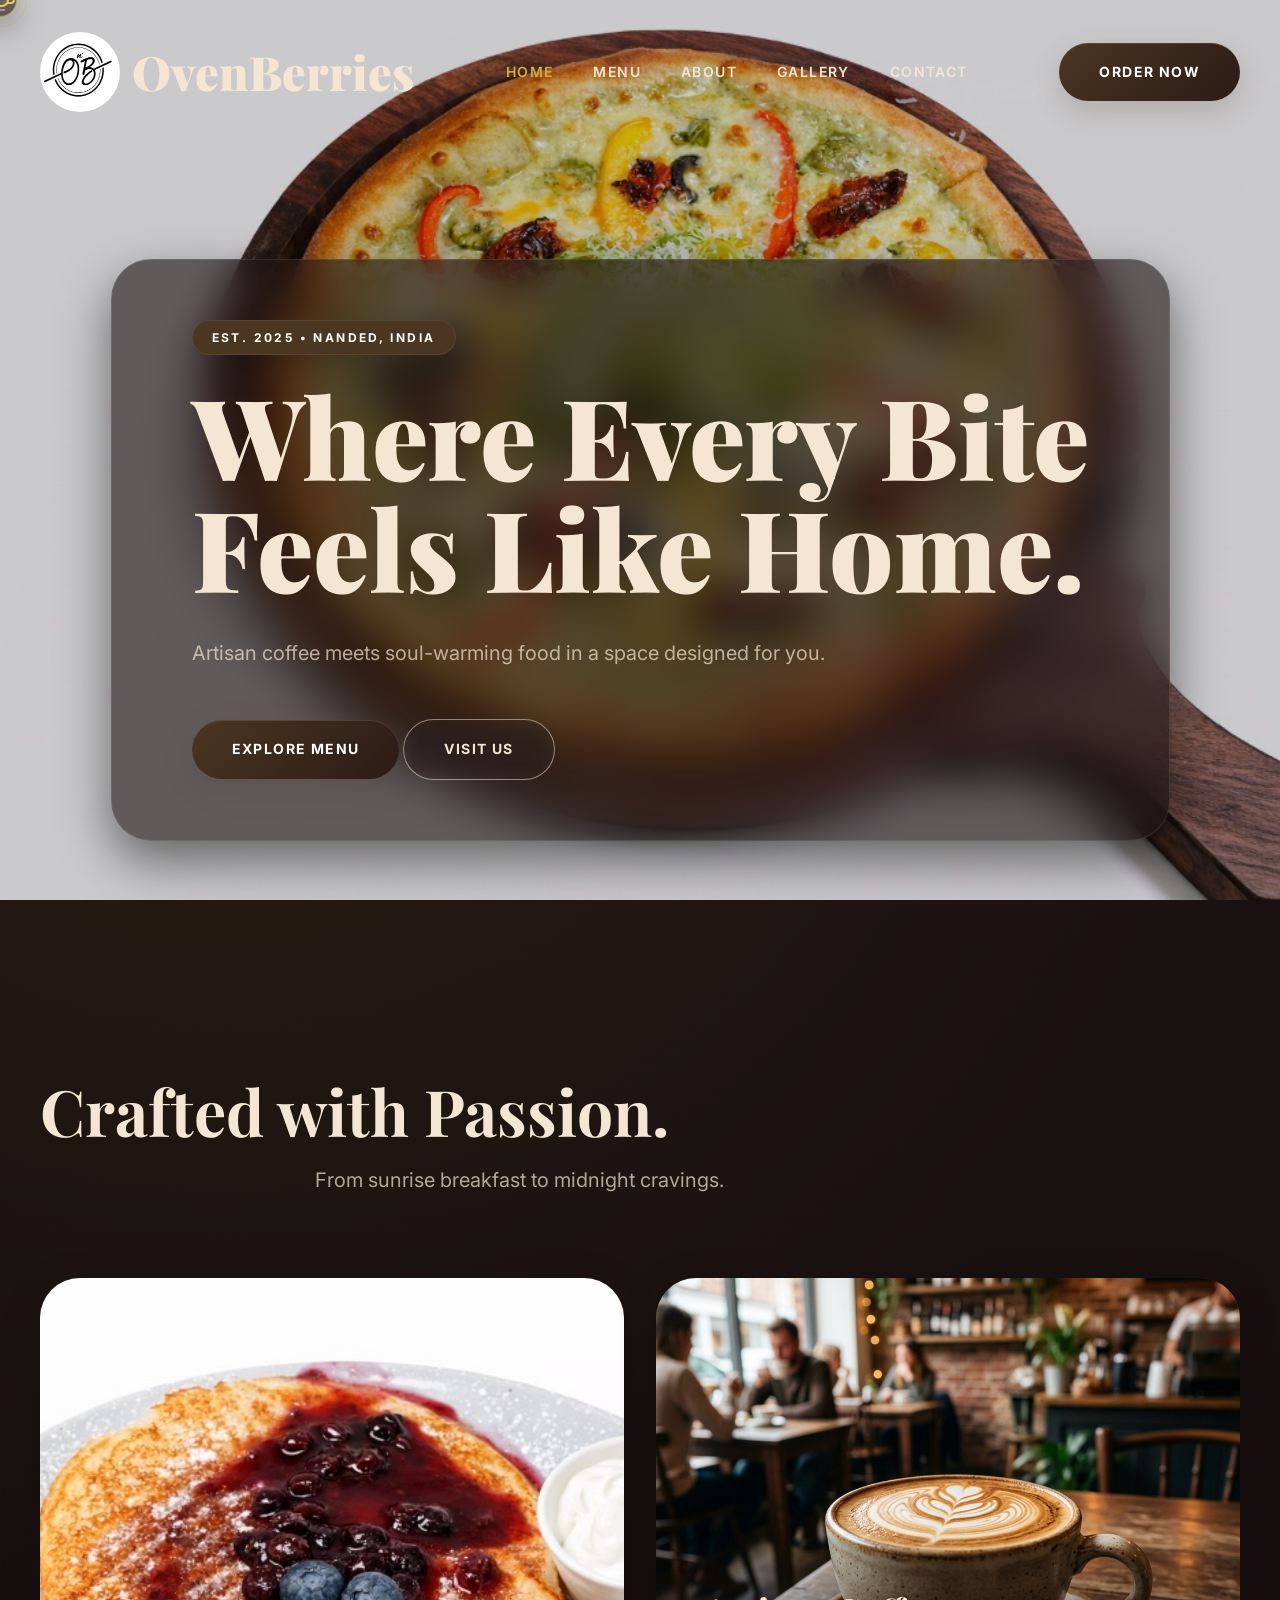
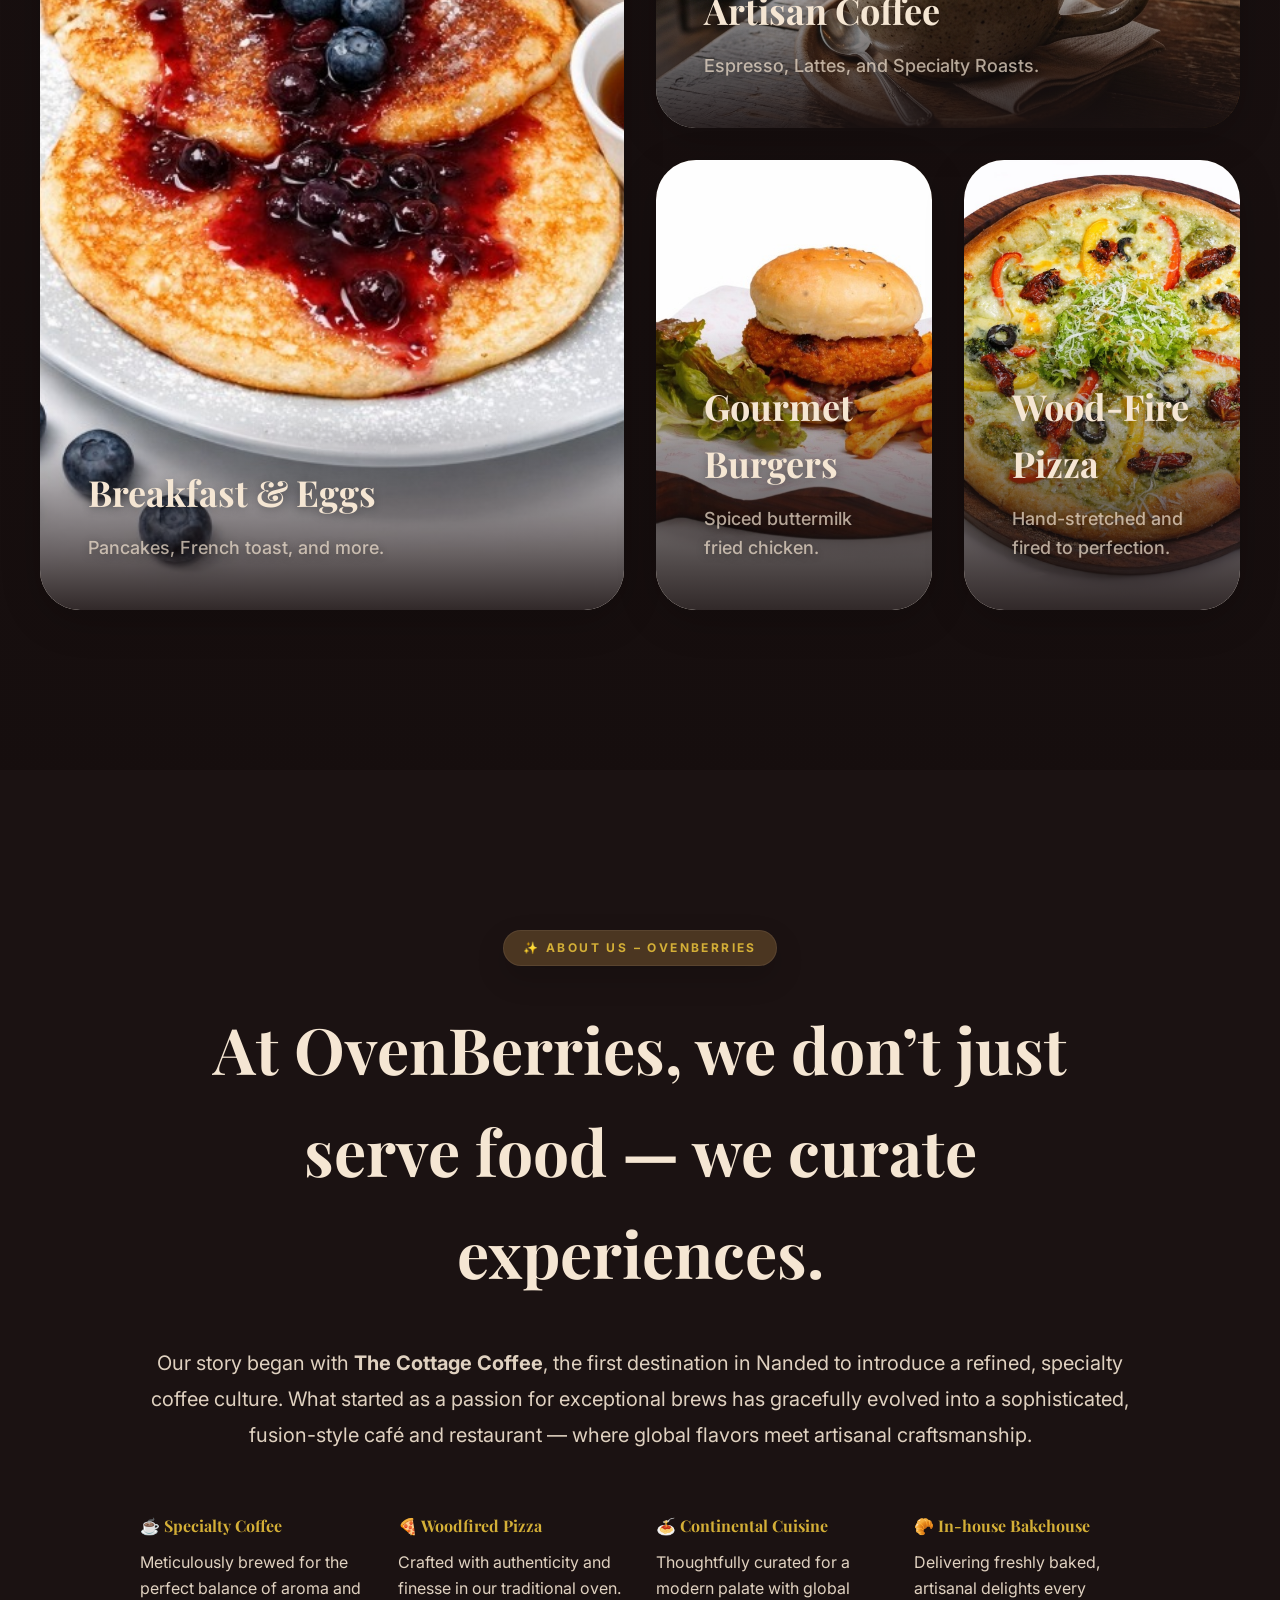
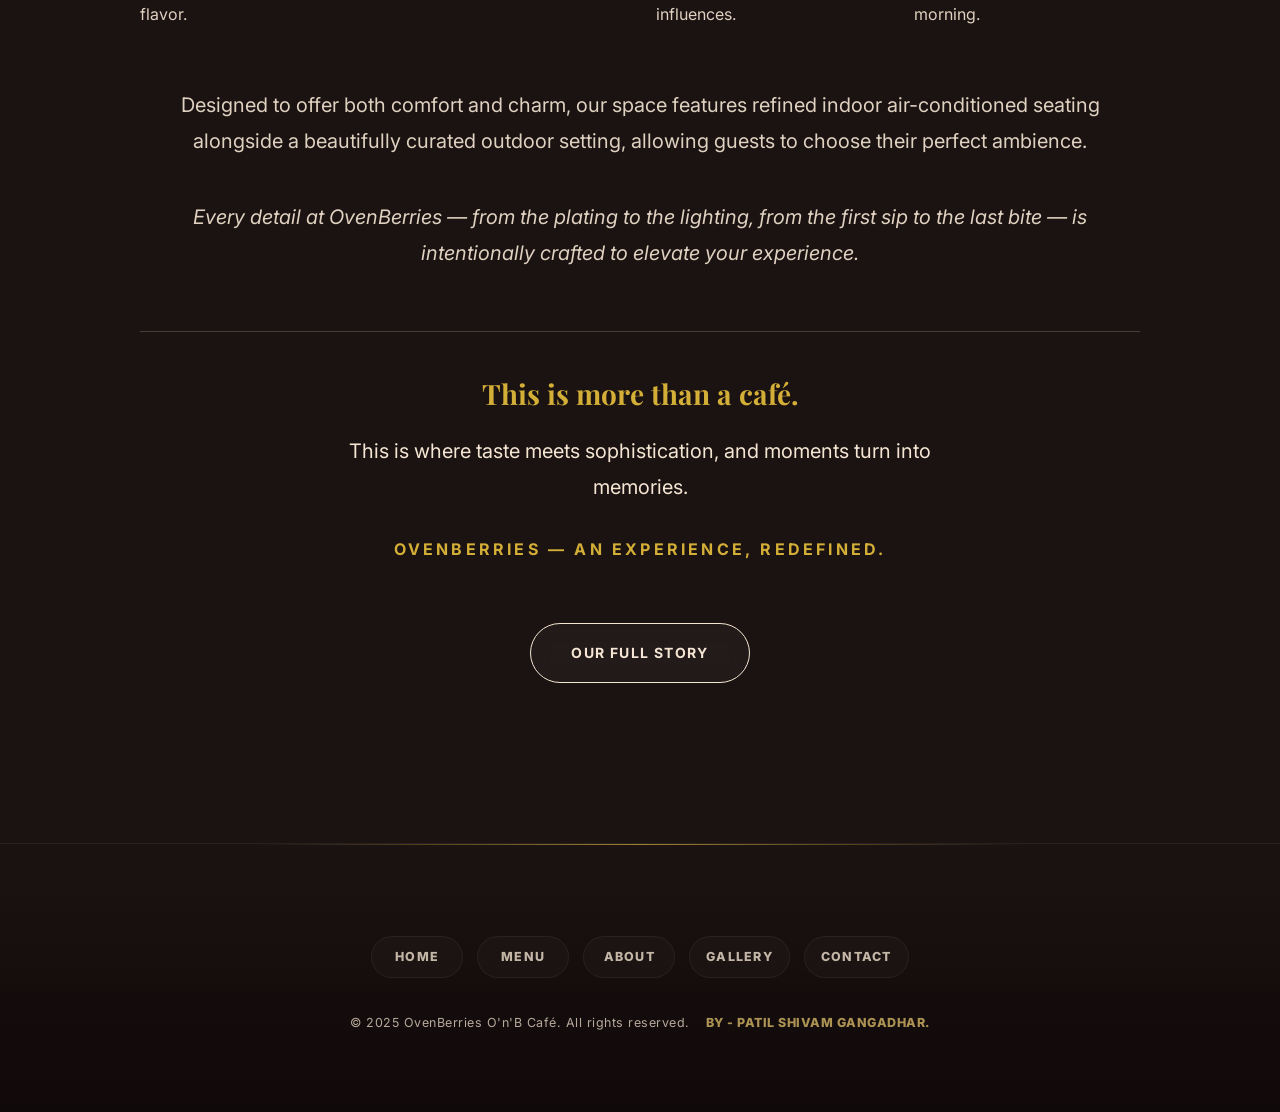
==== commit 145df063: "Improve OvenBerries UI, footer, cursor and interactive flows" ====
--- a/Websitedev/index.html
+++ b/Websitedev/index.html
@@ -11,7 +11,26 @@
     <link rel="icon" type="image/jpeg" href="images/logo.jpg" />
     <link rel="apple-touch-icon" href="images/logo.jpg" />
     <meta property="og:image" content="https://ovenberries.in/images/logo.jpg" />
-    <link rel="stylesheet" href="css/style.css" />
+    <script type="application/ld+json">
+        {
+            "@context": "https://schema.org",
+            "@type": "CafeOrCoffeeShop",
+            "name": "OvenBerries O'n'B Café",
+            "image": "https://ovenberries.in/images/logo.jpg",
+            "url": "https://ovenberries.in/",
+            "telephone": "+91 73783 73355",
+            "email": "Ovenberries@gmail.com",
+            "address": {
+                "@type": "PostalAddress",
+                "addressLocality": "Nanded",
+                "addressRegion": "Maharashtra",
+                "addressCountry": "IN"
+            },
+            "servesCuisine": ["Coffee", "Bakery", "Wood-fired Pizza", "Continental", "Breakfast"],
+            "openingHours": "Mo-Su 13:00-23:00"
+        }
+    </script>
+    <link rel="stylesheet" href="css/style.css?v=20260603-cursor2" />
     <link rel="stylesheet" href="https://cdnjs.cloudflare.com/ajax/libs/font-awesome/6.0.0/css/all.min.css" />
 </head>
 
@@ -20,7 +39,8 @@
     <!-- ══ Navbar ══════════════════════════ -->
     <nav id="navbar">
         <div class="container nav-inner">
-            <button class="mobile-nav-toggle" id="navToggle">
+            <button class="mobile-nav-toggle" id="navToggle" type="button" aria-label="Open navigation menu"
+                aria-controls="mobileMenu" aria-expanded="false">
                 <span></span>
                 <span></span>
                 <span></span>
@@ -40,7 +60,7 @@
             </ul>
 
             <div class="nav-actions">
-                <a href="menu.html" class="btn btn-primary">Order Now</a>
+                <a href="menu.html" class="btn btn-primary js-order-trigger">Order Now</a>
             </div>
         </div>
     </nav>
@@ -59,7 +79,7 @@
     <!-- ══ Hero Section ═════════════════════ -->
     <section class="hero" style="background: none;">
         <div
-            style="position: absolute; top: 0; left: 0; width: 100%; height: 100%; z-index: 0; background-image: url('images/hero-bg.png'); background-size: cover; background-position: center; filter: brightness(0.8);">
+            style="position: absolute; top: 0; left: 0; width: 100%; height: 100%; z-index: 0; background-image: url('images/real-pizza.png'); background-size: cover; background-position: center; filter: brightness(0.8);">
         </div>
         <div class="container hero-content">
             <div
@@ -201,26 +221,39 @@
                 <a href="gallery.html">Gallery</a>
                 <a href="contact.html">Contact</a>
             </div>
-            <p class="copyright">© 2025 OvenBerries O'n'B Café. All rights reserved.By - PATIL SHIVAM GANGADHAR </p>
+            <p class="copyright">
+                <span>© 2025 OvenBerries O'n'B Café. All rights reserved.</span>
+                <span class="footer-credit">By - PATIL SHIVAM GANGADHAR.</span>
+            </p>
         </div>
     </footer>
 
     <!-- ══ Modal Popup ══════════════════════════ -->
-    <div class="modal-overlay" id="orderModal">
+    <div class="modal-overlay" id="orderModal" role="dialog" aria-modal="true" aria-labelledby="orderModalTitle"
+        aria-hidden="true">
         <div class="modal-content">
-            <span class="modal-close" id="closeModal">&times;</span>
+            <button class="modal-close" id="closeModal" type="button" aria-label="Close order options">&times;</button>
             <div class="hero-tag">✦ Order Online ✦</div>
-            <h2 class="h-md" style="margin-bottom: 16px;">Choose Your Platform</h2>
+            <h2 class="h-md" id="orderModalTitle" style="margin-bottom: 16px;">Choose Your Platform</h2>
             <p class="p-sm" style="margin-bottom: 32px;">Order from your favorite delivery partner.</p>
 
             <div class="order-options">
-                <a href="https://link.zomato.com/xqzv/rshare?id=65791399305630b8" target="_blank" class="order-card">
+                <a href="https://link.zomato.com/xqzv/rshare?id=65791399305630b8" target="_blank" rel="noopener"
+                    class="order-card" aria-label="Order OvenBerries through Zomato">
                     <i class="fas fa-motorcycle"></i>
                     <div class="order-card-text">
                         <div class="order-card-title">Order via</div>
                         <div class="order-card-value">Zomato</div>
                     </div>
                 </a>
+                <a href="https://wa.me/917378373355?text=Hi%20OvenBerries%2C%20I%20would%20like%20to%20place%20an%20order."
+                    target="_blank" rel="noopener" class="order-card" aria-label="Order OvenBerries on WhatsApp">
+                    <i class="fab fa-whatsapp"></i>
+                    <div class="order-card-text">
+                        <div class="order-card-title">Chat on</div>
+                        <div class="order-card-value">WhatsApp</div>
+                    </div>
+                </a>
                 <a href="tel:+917378373355" class="order-card">
                     <i class="fas fa-phone-alt"></i>
                     <div class="order-card-text">
@@ -228,11 +261,19 @@
                         <div class="order-card-value">+91 73783 73355</div>
                     </div>
                 </a>
+                <a href="https://www.google.com/maps/search/?api=1&query=OvenBerries%20Nanded" target="_blank"
+                    rel="noopener" class="order-card" aria-label="Get directions to OvenBerries">
+                    <i class="fas fa-location-dot"></i>
+                    <div class="order-card-text">
+                        <div class="order-card-title">Find us on</div>
+                        <div class="order-card-value">Google Maps</div>
+                    </div>
+                </a>
             </div>
         </div>
     </div>
 
-    <script src="js/main.js"></script>
+    <script src="js/main.js?v=20260603-cursor2"></script>
 </body>
 
-</html>+</html>
--- a/Websitedev/css/style.css
+++ b/Websitedev/css/style.css
@@ -4,7 +4,7 @@
    Animations: Liquid Transitions & Smooth Parallax
    ========================================= */
 
-@import url('https://fonts.googleapis.com/css2?family=Playfair+Display:ital,wght@0,400;0,700;0,900;1,400&family=Inter:wght@300;400;500;600;700&display=swap');
+@import url('https://fonts.googleapis.com/css2?family=Cormorant+Garamond:ital,wght@0,400;0,600;1,400&family=Inter:wght@300;400;500;600;700;800&family=Playfair+Display:ital,wght@0,400;0,700;0,900;1,400&display=swap');
 
 :root {
   /* Color Palette */
@@ -12,6 +12,7 @@
   --latte: #f5e6d3;
   --bean: #4b3621;
   --gold: #d4af37;
+  --gold-soft: #e7c76f;
   --cream: #faf7f2;
   --text-primary: #f5e6d3;
   --text-secondary: rgba(245, 230, 211, 0.7);
@@ -32,6 +33,10 @@
   box-sizing: border-box;
   margin: 0;
   padding: 0;
+}
+
+body.custom-cursor-enabled,
+body.custom-cursor-enabled * {
   cursor: none !important;
 }
 
@@ -46,6 +51,10 @@
   line-height: 1.6;
   overflow-x: hidden;
   -webkit-font-smoothing: antialiased;
+  text-rendering: optimizeLegibility;
+  background:
+    radial-gradient(circle at 18% 12%, rgba(212, 175, 55, 0.08), transparent 28%),
+    linear-gradient(180deg, #1b1212 0%, #120b0b 100%);
 }
 
 img {
@@ -64,29 +73,148 @@
   list-style: none;
 }
 
-/* ── Custom Cursor ─────────────────────── */
-.cursor-dot,
-.cursor-outline {
+/* ── Custom Coffee Cursor ──────────────── */
+.cursor-mug,
+.cursor-glow {
   pointer-events: none;
   position: fixed;
   top: 0;
   left: 0;
   transform: translate(-50%, -50%);
-  border-radius: 50%;
   z-index: 9999;
   transition: opacity 0.3s ease, transform 0.3s ease;
 }
 
-.cursor-dot {
-  width: 6px;
-  height: 6px;
-  background: var(--gold);
-}
-
-.cursor-outline {
-  width: 24px;
-  height: 24px;
-  border: 1px solid rgba(245, 230, 211, 0.4);
+.cursor-mug {
+  width: 34px;
+  height: 34px;
+  display: grid;
+  place-items: center;
+  border-radius: 50%;
+  color: var(--gold-soft);
+  background: rgba(27, 18, 18, 0.62);
+  border: 1px solid rgba(231, 199, 111, 0.54);
+  box-shadow:
+    0 12px 30px rgba(0, 0, 0, 0.34),
+    inset 0 1px 0 rgba(245, 230, 211, 0.18);
+  backdrop-filter: blur(10px);
+}
+
+.cursor-cup {
+  position: relative;
+  z-index: 2;
+  width: 17px;
+  height: 13px;
+  border: 2px solid currentColor;
+  border-top: 0;
+  border-radius: 0 0 7px 7px;
+  background: linear-gradient(180deg, rgba(245, 230, 211, 0.12), rgba(245, 230, 211, 0.02));
+  filter: drop-shadow(0 2px 7px rgba(212, 175, 55, 0.35));
+}
+
+.cursor-coffee {
+  position: absolute;
+  top: 1px;
+  left: 2px;
+  right: 2px;
+  height: 3px;
+  border-radius: 999px;
+  background: currentColor;
+  opacity: 0.9;
+}
+
+.cursor-handle {
+  position: absolute;
+  top: 2px;
+  right: -8px;
+  width: 8px;
+  height: 8px;
+  border: 2px solid currentColor;
+  border-left: 0;
+  border-radius: 0 8px 8px 0;
+}
+
+.cursor-mug::after {
+  content: "";
+  position: absolute;
+  left: 8px;
+  right: 8px;
+  bottom: 5px;
+  height: 2px;
+  border-radius: 999px;
+  background: rgba(245, 230, 211, 0.45);
+  transform: scaleX(0.65);
+  transition: var(--transition);
+}
+
+.cursor-steam {
+  position: absolute;
+  top: 3px;
+  left: 50%;
+  width: 14px;
+  height: 12px;
+  transform: translateX(-50%);
+}
+
+.cursor-steam::before,
+.cursor-steam::after {
+  content: "";
+  position: absolute;
+  bottom: 0;
+  width: 5px;
+  height: 10px;
+  border-left: 1px solid rgba(245, 230, 211, 0.55);
+  border-radius: 50%;
+  opacity: 0.72;
+  animation: steamDrift 1.8s ease-in-out infinite;
+}
+
+.cursor-steam::before {
+  left: 2px;
+}
+
+.cursor-steam::after {
+  right: 1px;
+  animation-delay: 0.42s;
+}
+
+.cursor-glow {
+  width: 54px;
+  height: 54px;
+  border-radius: 50%;
+  border: 1px solid rgba(212, 175, 55, 0.24);
+  background: radial-gradient(circle, rgba(212, 175, 55, 0.16), transparent 64%);
+}
+
+.cursor-mug.active {
+  transform: translate(-50%, -50%) scale(1.08) rotate(-8deg);
+  color: var(--espresso);
+  background: var(--gold-soft);
+  border-color: var(--gold-soft);
+}
+
+.cursor-mug.active::after {
+  background: rgba(27, 18, 18, 0.48);
+  transform: scaleX(0.92);
+}
+
+.cursor-glow.active {
+  transform: translate(-50%, -50%) scale(1.45);
+  background: radial-gradient(circle, rgba(231, 199, 111, 0.22), transparent 66%);
+  border-color: rgba(231, 199, 111, 0.58);
+}
+
+@keyframes steamDrift {
+  0%,
+  100% {
+    transform: translateY(1px);
+    opacity: 0.35;
+  }
+
+  50% {
+    transform: translateY(-4px);
+    opacity: 0.85;
+  }
 }
 
 /* ── Typography ─────────────────────────── */
@@ -94,7 +222,7 @@
   font-family: 'Playfair Display', serif;
   font-size: clamp(3.5rem, 10vw, 7rem);
   font-weight: 900;
-  letter-spacing: -0.03em;
+  letter-spacing: 0;
   line-height: 1;
   color: var(--latte);
 }
@@ -103,7 +231,7 @@
   font-family: 'Playfair Display', serif;
   font-size: clamp(2.5rem, 6vw, 4rem);
   font-weight: 700;
-  letter-spacing: -0.01em;
+  letter-spacing: 0;
   color: var(--latte);
 }
 
@@ -119,6 +247,7 @@
   color: var(--text-secondary);
   font-weight: 400;
   max-width: 650px;
+  line-height: 1.8;
 }
 
 .p-sm {
@@ -230,6 +359,7 @@
   letter-spacing: 0.2em;
   margin-bottom: 24px;
   color: #ffffff;
+  box-shadow: inset 0 0 0 1px rgba(245, 230, 211, 0.08), 0 12px 30px rgba(0, 0, 0, 0.16);
 }
 
 .hero h1 {
@@ -265,7 +395,9 @@
 }
 
 .btn {
-  display: inline-block;
+  display: inline-flex;
+  align-items: center;
+  justify-content: center;
   padding: 18px 40px;
   border-radius: 100px;
   font-weight: 700;
@@ -277,9 +409,9 @@
 }
 
 .btn-primary {
-  background: var(--bean);
+  background: linear-gradient(135deg, var(--bean), #2b1b16);
   color: #ffffff;
-  box-shadow: 0 10px 30px rgba(75, 54, 33, 0.2);
+  box-shadow: 0 10px 30px rgba(75, 54, 33, 0.2), inset 0 1px 0 rgba(245, 230, 211, 0.12);
 }
 
 .btn-primary:hover {
@@ -289,9 +421,10 @@
 }
 
 .btn-outline {
-  background: transparent;
-  border: 2px solid var(--latte);
-  color: var(--latte);
+  background: rgba(245, 230, 211, 0.04);
+  border: 1px solid rgba(245, 230, 211, 0.5);
+  color: var(--latte);
+  backdrop-filter: blur(10px);
 }
 
 .btn-outline:hover {
@@ -314,11 +447,26 @@
   background: var(--bean);
   transition: var(--transition);
   box-shadow: 0 10px 40px rgba(0, 0, 0, 0.2);
+  isolation: isolate;
+}
+
+.bento-item::after {
+  content: "";
+  position: absolute;
+  inset: 0;
+  pointer-events: none;
+  background: linear-gradient(135deg, rgba(245, 230, 211, 0.1), transparent 32%);
+  opacity: 0;
+  transition: var(--transition);
 }
 
 .bento-item:hover {
   transform: scale(1.02) translateY(-10px);
   box-shadow: 0 30px 60px rgba(75, 54, 33, 0.1);
+}
+
+.bento-item:hover::after {
+  opacity: 1;
 }
 
 .bento-item img {
@@ -386,23 +534,51 @@
 
 /* ── Footer ─────────────────────────────── */
 footer {
-  padding: 100px 0;
-  background: var(--espresso);
+  position: relative;
+  padding: 92px 0 78px;
+  background:
+    linear-gradient(180deg, rgba(27, 18, 18, 0.96), #100909),
+    var(--espresso);
   color: var(--latte);
   text-align: center;
+  border-top: 1px solid rgba(245, 230, 211, 0.1);
+  overflow: hidden;
+}
+
+footer::before {
+  content: "";
+  position: absolute;
+  top: 0;
+  left: 50%;
+  width: min(760px, 82vw);
+  height: 1px;
+  transform: translateX(-50%);
+  background: linear-gradient(90deg, transparent, var(--gold), transparent);
+  opacity: 0.7;
+}
+
+footer .container {
+  position: relative;
+  z-index: 1;
 }
 
 .footer-links {
   display: flex;
   justify-content: center;
-  gap: 48px;
-  margin-bottom: 48px;
+  flex-wrap: wrap;
+  gap: 14px;
+  margin-bottom: 34px;
 }
 
 .footer-links a {
-  font-size: 0.875rem;
-  font-weight: 600;
-  opacity: 0.6;
+  min-width: 92px;
+  padding: 10px 16px;
+  border: 1px solid rgba(245, 230, 211, 0.08);
+  border-radius: 999px;
+  background: rgba(245, 230, 211, 0.03);
+  font-size: 0.78rem;
+  font-weight: 800;
+  opacity: 0.78;
   text-transform: uppercase;
   letter-spacing: 0.1em;
 }
@@ -410,12 +586,26 @@
 .footer-links a:hover {
   opacity: 1;
   color: var(--gold);
+  border-color: rgba(212, 175, 55, 0.55);
+  transform: translateY(-2px);
 }
 
 .copyright {
-  font-size: 0.75rem;
-  opacity: 0.4;
-  letter-spacing: 0.05em;
+  display: flex;
+  align-items: center;
+  justify-content: center;
+  flex-wrap: wrap;
+  gap: 10px 16px;
+  font-size: 0.78rem;
+  opacity: 0.72;
+  letter-spacing: 0.04em;
+  line-height: 1.8;
+}
+
+.footer-credit {
+  color: var(--gold-soft);
+  font-weight: 800;
+  text-transform: uppercase;
 }
 
 /* ── Responsive ─────────────────────────── */
@@ -563,8 +753,8 @@
     transform: translateY(20px);
   }
 
-  .cursor-dot,
-  .cursor-outline {
+  .cursor-mug,
+  .cursor-glow {
     display: none;
   }
 }
@@ -634,7 +824,7 @@
 }
 
 .order-card {
-  background: var(--bean);
+  background: linear-gradient(135deg, rgba(75, 54, 33, 0.96), rgba(39, 25, 20, 0.96));
   padding: 24px;
   border-radius: var(--radius-lg);
   display: flex;
@@ -643,6 +833,7 @@
   transition: var(--transition);
   border: 1px solid rgba(75, 54, 33, 0.05);
   text-decoration: none;
+  box-shadow: inset 0 1px 0 rgba(245, 230, 211, 0.08);
 }
 
 .order-card:hover {
@@ -830,4 +1021,420 @@
   .nav-links {
     display: none;
   }
-}+}
+
+/* ── Professional polish layer ─────────── */
+:focus-visible {
+  outline: 2px solid var(--gold);
+  outline-offset: 4px;
+}
+
+body:not(.custom-cursor-enabled) button,
+body:not(.custom-cursor-enabled) input,
+body:not(.custom-cursor-enabled) select,
+body:not(.custom-cursor-enabled) textarea,
+body:not(.custom-cursor-enabled) a {
+  cursor: pointer !important;
+}
+
+body:not(.custom-cursor-enabled) input,
+body:not(.custom-cursor-enabled) select,
+body:not(.custom-cursor-enabled) textarea {
+  cursor: text !important;
+}
+
+@media (pointer: coarse), (max-width: 1024px) {
+  *,
+  *::before,
+  *::after {
+    cursor: auto !important;
+  }
+}
+
+.sr-only {
+  position: absolute;
+  width: 1px;
+  height: 1px;
+  padding: 0;
+  margin: -1px;
+  overflow: hidden;
+  clip: rect(0, 0, 0, 0);
+  white-space: nowrap;
+  border: 0;
+}
+
+.nav-inner {
+  gap: 24px;
+}
+
+.nav-logo span,
+.btn,
+.order-card-value,
+.menu-item-name {
+  overflow-wrap: anywhere;
+}
+
+.btn {
+  text-align: center;
+}
+
+.modal-overlay {
+  padding: 24px;
+}
+
+.modal-content {
+  max-height: calc(100vh - 48px);
+  overflow-y: auto;
+}
+
+.modal-close {
+  width: 42px;
+  height: 42px;
+  display: grid;
+  place-items: center;
+  background: rgba(245, 230, 211, 0.08);
+  border: 1px solid rgba(245, 230, 211, 0.12);
+  border-radius: 50%;
+  line-height: 1;
+}
+
+.order-card {
+  min-height: 88px;
+}
+
+.order-card i {
+  width: 32px;
+  text-align: center;
+  flex: 0 0 32px;
+}
+
+.menu-dynamic-panel {
+  position: sticky;
+  top: 88px;
+  z-index: 900;
+  padding: 20px 0;
+  background: linear-gradient(180deg, rgba(27, 18, 18, 0.96), rgba(27, 18, 18, 0.82));
+  border-top: 1px solid rgba(245, 230, 211, 0.08);
+  border-bottom: 1px solid rgba(245, 230, 211, 0.08);
+  backdrop-filter: blur(18px);
+}
+
+.menu-toolbar {
+  display: grid;
+  grid-template-columns: minmax(0, 1fr) auto;
+  gap: 20px;
+  align-items: center;
+  margin-bottom: 16px;
+}
+
+.menu-search {
+  display: flex;
+  align-items: center;
+  gap: 12px;
+  min-height: 54px;
+  padding: 0 18px;
+  border: 1px solid rgba(245, 230, 211, 0.14);
+  border-radius: var(--radius-md);
+  background: rgba(245, 230, 211, 0.05);
+  color: var(--gold);
+}
+
+.menu-search input {
+  width: 100%;
+  border: 0;
+  outline: 0;
+  background: transparent;
+  color: var(--latte);
+  font: inherit;
+}
+
+.menu-search input::placeholder {
+  color: rgba(245, 230, 211, 0.55);
+}
+
+.menu-count {
+  color: var(--text-secondary);
+  font-size: 0.8rem;
+  font-weight: 700;
+  letter-spacing: 0.08em;
+  text-transform: uppercase;
+  white-space: nowrap;
+}
+
+.menu-filter-strip {
+  display: flex;
+  gap: 12px;
+  overflow-x: auto;
+  padding-bottom: 4px;
+  scrollbar-width: thin;
+}
+
+.menu-filter-btn {
+  flex: 0 0 auto;
+  border: 1px solid rgba(245, 230, 211, 0.14);
+  border-radius: 999px;
+  background: rgba(245, 230, 211, 0.05);
+  color: var(--latte);
+  padding: 10px 18px;
+  font-size: 0.75rem;
+  font-weight: 800;
+  letter-spacing: 0.08em;
+  text-transform: uppercase;
+  transition: var(--transition);
+}
+
+.menu-filter-btn:hover,
+.menu-filter-btn.active {
+  color: var(--espresso);
+  background: var(--gold);
+  border-color: var(--gold);
+  transform: translateY(-2px);
+}
+
+.menu-empty-state {
+  margin-top: 16px;
+  color: var(--gold);
+  font-weight: 700;
+}
+
+.menu-item-simple {
+  border-radius: 14px;
+}
+
+.menu-item-simple.is-hidden,
+.menu-cat.is-hidden,
+.menu-section-wrap.is-hidden {
+  display: none !important;
+}
+
+.menu-item-simple.is-match {
+  animation: softPulse 0.7s ease;
+}
+
+@keyframes softPulse {
+  0% {
+    background: rgba(212, 175, 55, 0.18);
+  }
+
+  100% {
+    background: transparent;
+  }
+}
+
+.contact-action-row {
+  display: flex;
+  flex-wrap: wrap;
+  gap: 12px;
+  margin-top: 32px;
+}
+
+.mini-action {
+  display: inline-flex;
+  align-items: center;
+  gap: 8px;
+  padding: 10px 14px;
+  border: 1px solid rgba(245, 230, 211, 0.14);
+  border-radius: 999px;
+  background: rgba(245, 230, 211, 0.06);
+  color: var(--latte);
+  font-size: 0.82rem;
+  font-weight: 800;
+  text-transform: uppercase;
+  letter-spacing: 0.06em;
+}
+
+.mini-action:hover {
+  background: var(--gold);
+  color: var(--espresso);
+}
+
+.contact-enquiry-section {
+  padding-top: 40px;
+}
+
+.contact-enquiry-card {
+  display: grid;
+  grid-template-columns: minmax(0, 0.9fr) minmax(320px, 1.1fr);
+  gap: 48px;
+  align-items: start;
+  padding: 48px;
+  border: 1px solid rgba(245, 230, 211, 0.1);
+  border-radius: var(--radius-xl);
+  background: rgba(245, 230, 211, 0.04);
+  box-shadow: 0 24px 80px rgba(0, 0, 0, 0.18);
+}
+
+.contact-form {
+  display: grid;
+  gap: 18px;
+}
+
+.contact-form label {
+  display: grid;
+  gap: 8px;
+  color: var(--gold);
+  font-size: 0.75rem;
+  font-weight: 800;
+  letter-spacing: 0.08em;
+  text-transform: uppercase;
+}
+
+.contact-form input,
+.contact-form select,
+.contact-form textarea {
+  width: 100%;
+  padding: 14px 16px;
+  border: 1px solid rgba(245, 230, 211, 0.14);
+  border-radius: 14px;
+  background: rgba(27, 18, 18, 0.8);
+  color: var(--latte);
+  font: inherit;
+  resize: vertical;
+}
+
+.gallery-grid-full .bento-item {
+  cursor: zoom-in;
+}
+
+.gallery-lightbox {
+  position: fixed;
+  inset: 0;
+  z-index: 2500;
+  display: grid;
+  place-items: center;
+  padding: 24px;
+  background: rgba(27, 18, 18, 0.92);
+  opacity: 0;
+  visibility: hidden;
+  transition: var(--transition);
+}
+
+.gallery-lightbox.active {
+  opacity: 1;
+  visibility: visible;
+}
+
+.gallery-lightbox img {
+  max-width: min(1100px, 92vw);
+  max-height: 82vh;
+  border-radius: var(--radius-lg);
+  object-fit: contain;
+  box-shadow: 0 36px 110px rgba(0, 0, 0, 0.45);
+  transform: scale(0.96);
+  transition: var(--transition);
+}
+
+.gallery-lightbox.active img {
+  transform: scale(1);
+}
+
+.gallery-lightbox button {
+  position: absolute;
+  top: 24px;
+  right: 24px;
+  width: 44px;
+  height: 44px;
+  border: 1px solid rgba(245, 230, 211, 0.16);
+  border-radius: 50%;
+  background: rgba(245, 230, 211, 0.08);
+  color: var(--latte);
+  font-size: 1.4rem;
+}
+
+@media (max-width: 900px) {
+  .menu-dynamic-panel {
+    top: 76px;
+  }
+
+  .menu-toolbar,
+  .contact-enquiry-card {
+    grid-template-columns: 1fr;
+  }
+
+  .menu-count {
+    white-space: normal;
+  }
+}
+
+@media (max-width: 768px) {
+  #navbar {
+    padding: 16px 0;
+  }
+
+  #navbar.scrolled {
+    padding: 10px 0;
+  }
+
+  .nav-inner {
+    padding: 0 20px;
+    grid-template-columns: 44px minmax(0, 1fr) auto;
+    gap: 12px;
+  }
+
+  .nav-logo img {
+    width: 64px;
+    height: 64px;
+  }
+
+  .nav-logo span {
+    font-size: 1.35rem;
+  }
+
+  .nav-actions .btn {
+    max-width: 88px;
+    white-space: normal;
+    line-height: 1.1;
+  }
+
+  .hero {
+    min-height: 92vh;
+    padding-top: 120px;
+  }
+
+  .hero-content>div,
+  .gallery-hero .container>div,
+  .menu-hero .container>div {
+    padding: 32px 20px !important;
+    border-radius: 28px !important;
+  }
+
+  .hero-cta {
+    display: grid;
+    gap: 12px;
+  }
+
+  .menu-dynamic-panel {
+    position: relative;
+    top: auto;
+  }
+
+  .menu-filter-strip {
+    margin-right: -20px;
+    padding-right: 20px;
+  }
+
+  .contact-action-row,
+  .order-card {
+    align-items: stretch;
+  }
+
+  .mini-action {
+    flex: 1 1 130px;
+    justify-content: center;
+  }
+
+  .contact-enquiry-card {
+    padding: 28px 20px;
+    border-radius: 28px;
+  }
+
+  .order-card {
+    padding: 18px;
+    min-height: 78px;
+  }
+
+  .footer-links {
+    flex-wrap: wrap;
+    gap: 18px 28px;
+  }
+}
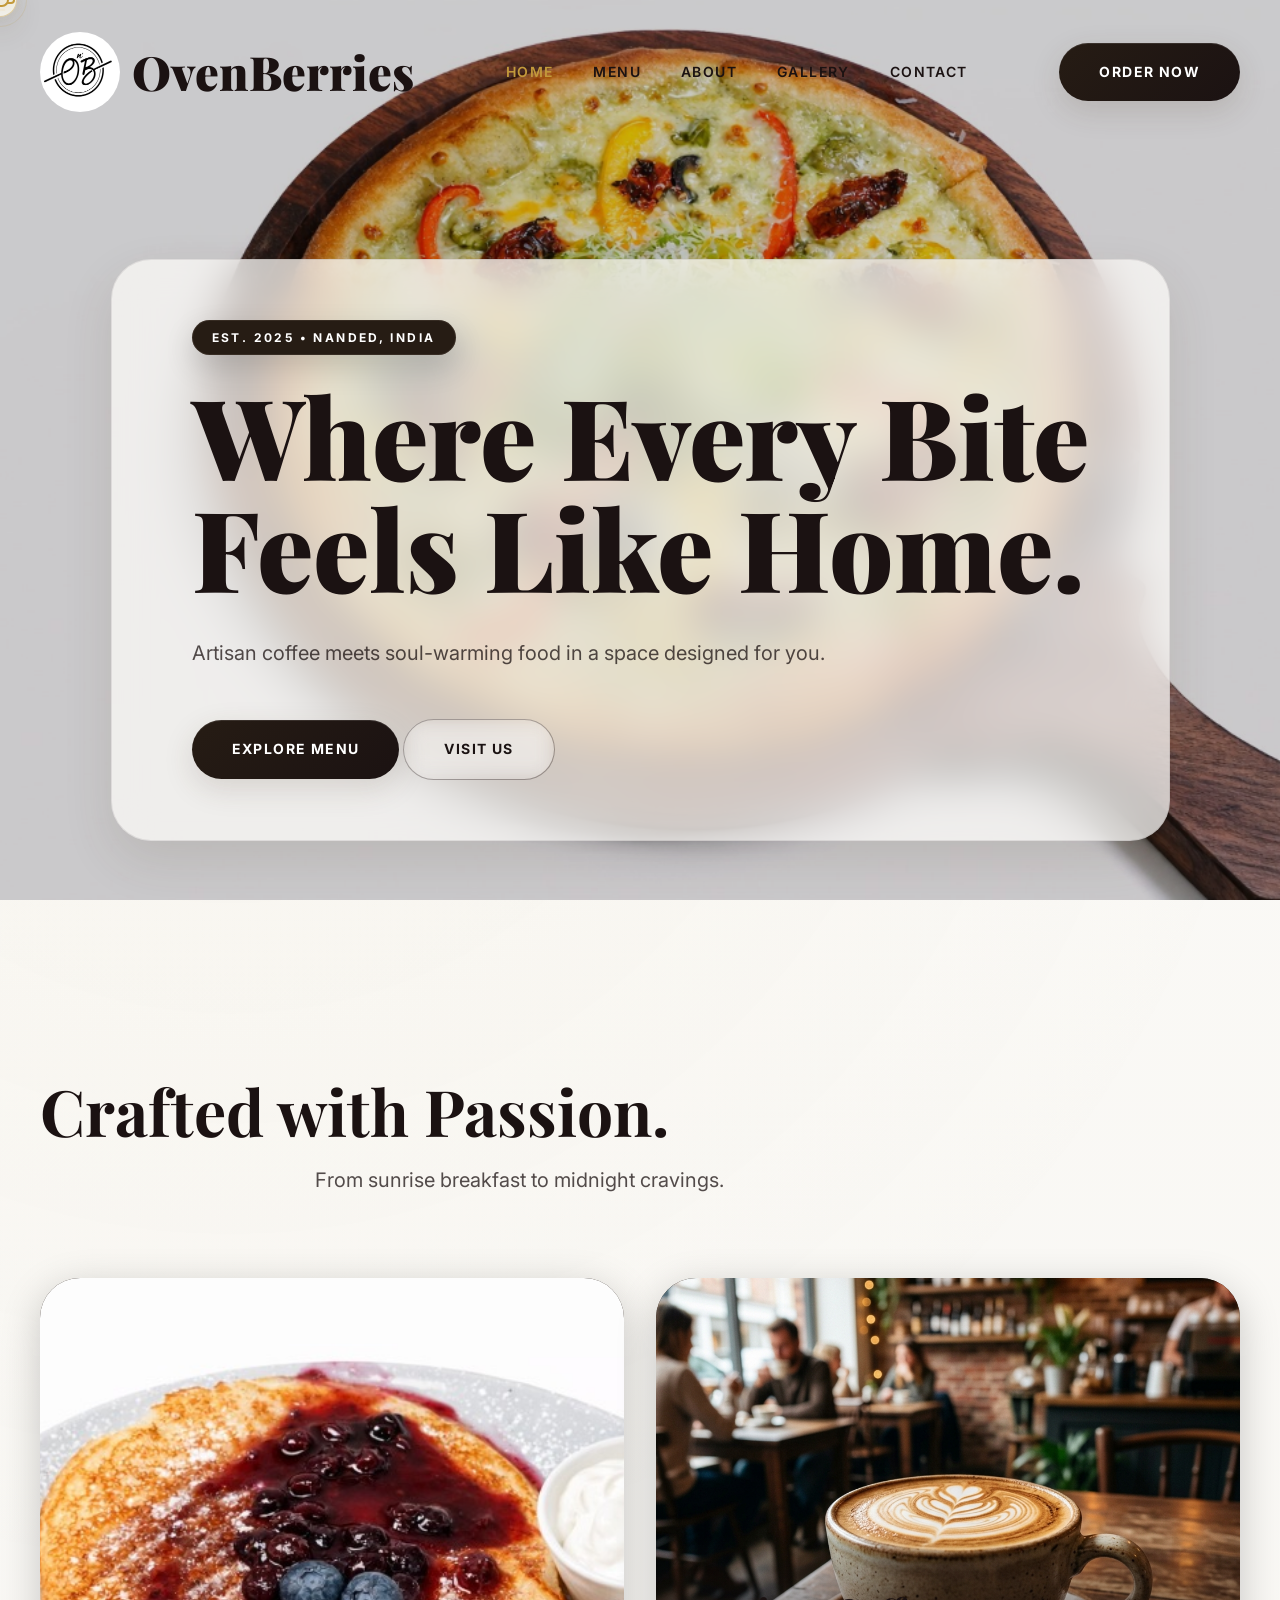
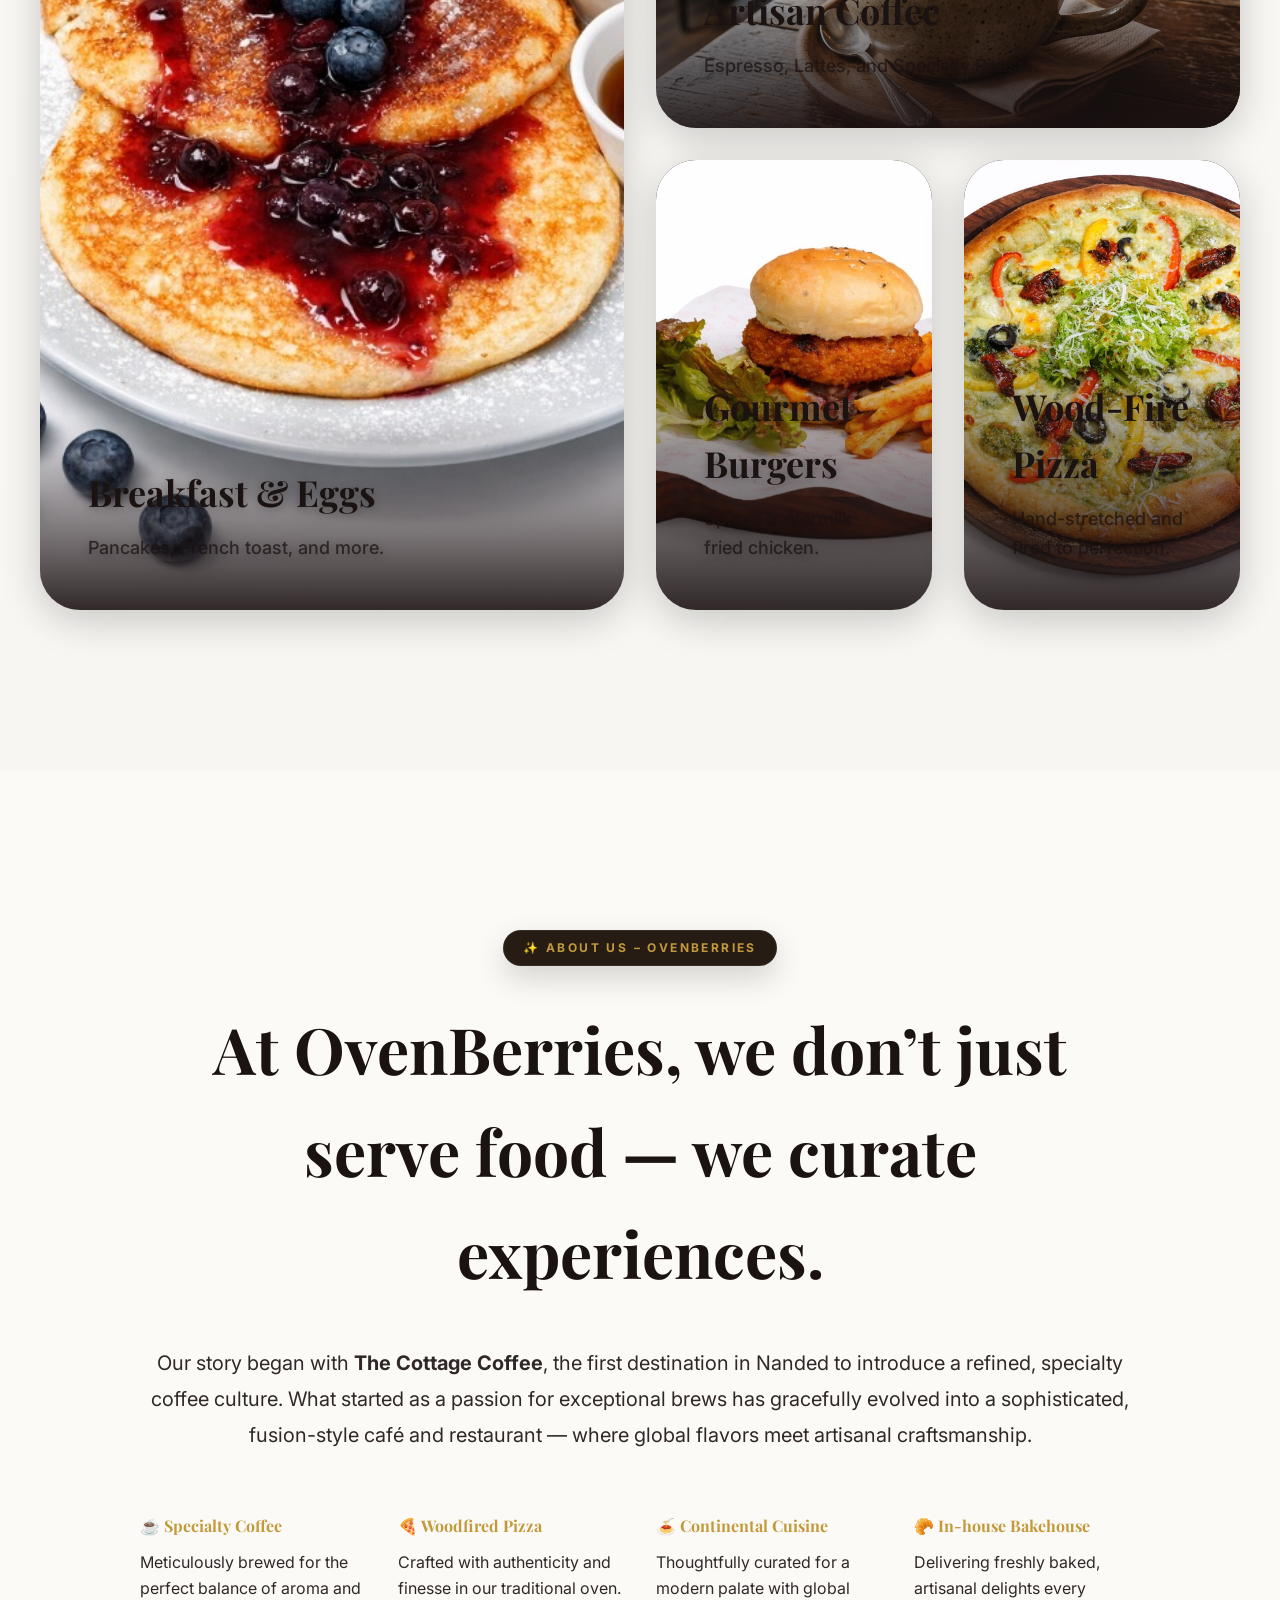
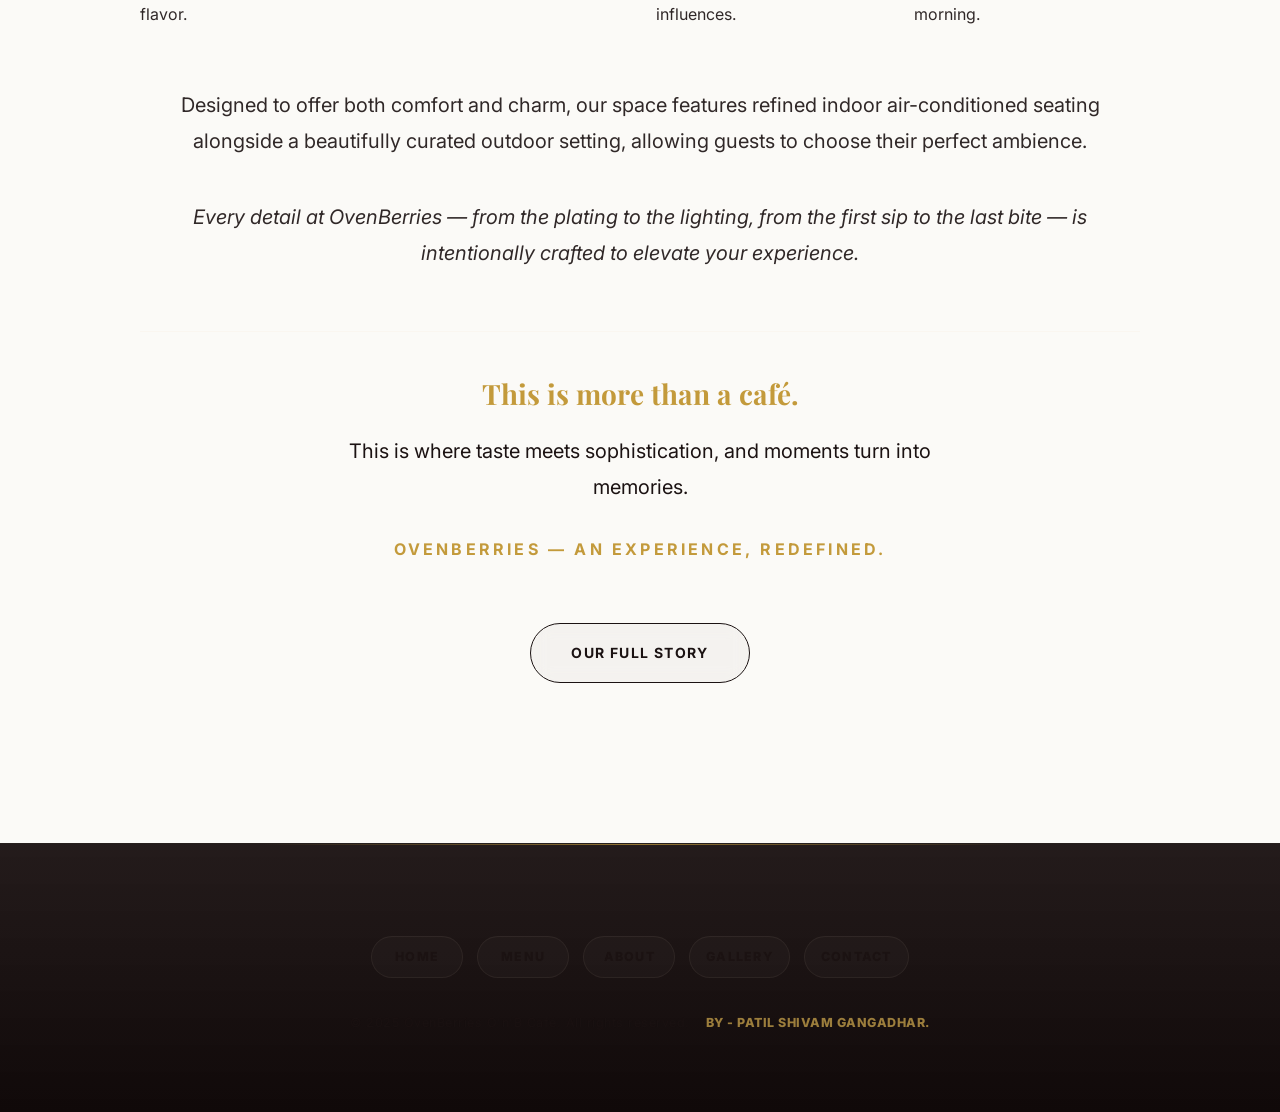
==== commit 48275f0b: "Redesign website to premium off-white Alabaster Roast theme with smooth transitions" ====
--- a/Websitedev/index.html
+++ b/Websitedev/index.html
@@ -83,7 +83,7 @@
         </div>
         <div class="container hero-content">
             <div
-                style="display: inline-block; padding: 60px 80px; background: rgba(27, 18, 18, 0.6); backdrop-filter: blur(20px); border-radius: var(--radius-xl); border: 1px solid var(--glass-border); box-shadow: 0 20px 50px rgba(0, 0, 0, 0.5);">
+                style="display: inline-block; padding: 60px 80px; background: rgba(251, 250, 247, 0.75); backdrop-filter: blur(20px); border-radius: var(--radius-xl); border: 1px solid var(--glass-border); box-shadow: 0 20px 50px rgba(75, 54, 33, 0.12);">
                 <div class="hero-tag reveal">Est. 2025 • Nanded, India</div>
                 <h1 class="h-xl reveal">Where Every Bite<br />Feels Like Home.</h1>
                 <p class="p-lg reveal" style="margin-bottom: 48px;">Artisan coffee meets
--- a/Websitedev/css/style.css
+++ b/Websitedev/css/style.css
@@ -7,23 +7,23 @@
 @import url('https://fonts.googleapis.com/css2?family=Cormorant+Garamond:ital,wght@0,400;0,600;1,400&family=Inter:wght@300;400;500;600;700;800&family=Playfair+Display:ital,wght@0,400;0,700;0,900;1,400&display=swap');
 
 :root {
-  /* Color Palette */
-  --espresso: #1b1212;
-  --latte: #f5e6d3;
-  --bean: #4b3621;
-  --gold: #d4af37;
-  --gold-soft: #e7c76f;
-  --cream: #faf7f2;
-  --text-primary: #f5e6d3;
-  --text-secondary: rgba(245, 230, 211, 0.7);
-  --glass-bg: rgba(27, 18, 18, 0.7);
-  --glass-border: rgba(245, 230, 211, 0.1);
+  /* Color Palette - Alabaster Roast Light Mode */
+  --espresso: #fbfaf7;         /* Milk/Alabaster off-white background */
+  --latte: #1b1212;            /* Charcoal dark text / primary elements */
+  --bean: #261c14;             /* Deep roasted bean accent */
+  --gold: #c39a3b;             /* Rich gold accent */
+  --gold-soft: #d0a94e;        /* Soft gold */
+  --cream: #f6f3ed;            /* Warm cream card background */
+  --text-primary: #1b1212;     /* Charcoal primary text */
+  --text-secondary: rgba(27, 18, 18, 0.75); /* Muted primary text */
+  --glass-bg: rgba(251, 250, 247, 0.75); /* Frosted off-white glass */
+  --glass-border: rgba(27, 18, 18, 0.08); /* Clean thin border */
 
   /* Spacing & Radius */
   --radius-xl: 40px;
   --radius-lg: 24px;
   --radius-md: 16px;
-  --transition: all 0.8s cubic-bezier(0.23, 1, 0.32, 1);
+  --transition: all 0.6s cubic-bezier(0.25, 1, 0.5, 1);
 }
 
 /* ── Base Styles ───────────────────────── */
@@ -53,8 +53,8 @@
   -webkit-font-smoothing: antialiased;
   text-rendering: optimizeLegibility;
   background:
-    radial-gradient(circle at 18% 12%, rgba(212, 175, 55, 0.08), transparent 28%),
-    linear-gradient(180deg, #1b1212 0%, #120b0b 100%);
+    radial-gradient(circle at 18% 12%, rgba(195, 154, 59, 0.04), transparent 28%),
+    linear-gradient(180deg, var(--espresso) 0%, #f5f3ef 100%);
 }
 
 img {
@@ -91,12 +91,12 @@
   display: grid;
   place-items: center;
   border-radius: 50%;
-  color: var(--gold-soft);
-  background: rgba(27, 18, 18, 0.62);
-  border: 1px solid rgba(231, 199, 111, 0.54);
+  color: var(--gold);
+  background: rgba(251, 250, 247, 0.82);
+  border: 1px solid rgba(195, 154, 59, 0.4);
   box-shadow:
-    0 12px 30px rgba(0, 0, 0, 0.34),
-    inset 0 1px 0 rgba(245, 230, 211, 0.18);
+    0 12px 30px rgba(75, 54, 33, 0.12),
+    inset 0 1px 0 rgba(255, 255, 255, 0.6);
   backdrop-filter: blur(10px);
 }
 
@@ -182,8 +182,8 @@
   width: 54px;
   height: 54px;
   border-radius: 50%;
-  border: 1px solid rgba(212, 175, 55, 0.24);
-  background: radial-gradient(circle, rgba(212, 175, 55, 0.16), transparent 64%);
+  border: 1px solid rgba(195, 154, 59, 0.15);
+  background: radial-gradient(circle, rgba(195, 154, 59, 0.08), transparent 64%);
 }
 
 .cursor-mug.active {
@@ -194,14 +194,14 @@
 }
 
 .cursor-mug.active::after {
-  background: rgba(27, 18, 18, 0.48);
+  background: rgba(38, 28, 20, 0.35);
   transform: scaleX(0.92);
 }
 
 .cursor-glow.active {
   transform: translate(-50%, -50%) scale(1.45);
-  background: radial-gradient(circle, rgba(231, 199, 111, 0.22), transparent 66%);
-  border-color: rgba(231, 199, 111, 0.58);
+  background: radial-gradient(circle, rgba(195, 154, 59, 0.18), transparent 66%);
+  border-color: rgba(195, 154, 59, 0.45);
 }
 
 @keyframes steamDrift {
@@ -409,20 +409,21 @@
 }
 
 .btn-primary {
-  background: linear-gradient(135deg, var(--bean), #2b1b16);
+  background: linear-gradient(135deg, var(--bean), #1b1212);
   color: #ffffff;
-  box-shadow: 0 10px 30px rgba(75, 54, 33, 0.2), inset 0 1px 0 rgba(245, 230, 211, 0.12);
+  box-shadow: 0 10px 30px rgba(75, 54, 33, 0.15), inset 0 1px 0 rgba(255, 255, 255, 0.1);
 }
 
 .btn-primary:hover {
   transform: translateY(-5px);
-  background: var(--espresso);
-  box-shadow: 0 20px 40px rgba(75, 54, 33, 0.3);
+  background: var(--gold);
+  color: #ffffff;
+  box-shadow: 0 15px 35px rgba(195, 154, 59, 0.25);
 }
 
 .btn-outline {
-  background: rgba(245, 230, 211, 0.04);
-  border: 1px solid rgba(245, 230, 211, 0.5);
+  background: rgba(38, 28, 20, 0.03);
+  border: 1px solid rgba(27, 18, 18, 0.3);
   color: var(--latte);
   backdrop-filter: blur(10px);
 }
@@ -880,19 +881,21 @@
 }
 
 .testimonial-card {
-  background: rgba(245, 230, 211, 0.03);
-  border: 1px solid rgba(245, 230, 211, 0.1);
+  background: var(--cream);
+  border: 1px solid rgba(38, 28, 20, 0.06);
   padding: 40px;
   border-radius: var(--radius-lg);
   transition: var(--transition);
   display: flex;
   flex-direction: column;
+  box-shadow: 0 10px 30px rgba(75, 54, 33, 0.02);
 }
 
 .testimonial-card:hover {
-  background: rgba(245, 230, 211, 0.05);
+  background: #ffffff;
   transform: translateY(-10px);
   border-color: var(--gold);
+  box-shadow: 0 20px 40px rgba(75, 54, 33, 0.06);
 }
 
 .stars {
@@ -1438,3 +1441,476 @@
     gap: 18px 28px;
   }
 }
+
+/* ── About Us New Layout Components ────── */
+.about-tag {
+  display: inline-block;
+  padding: 6px 16px;
+  background: rgba(212, 175, 55, 0.12);
+  border: 1px solid rgba(212, 175, 55, 0.2);
+  border-radius: 100px;
+  font-size: 0.75rem;
+  font-weight: 700;
+  color: var(--gold-soft);
+  text-transform: uppercase;
+  letter-spacing: 0.15em;
+  margin-bottom: 24px;
+}
+
+.italic-gold {
+  font-family: 'Playfair Display', serif;
+  font-style: italic;
+  color: var(--gold-soft);
+  font-weight: 700;
+}
+
+.about-stats-grid {
+  display: grid;
+  grid-template-columns: repeat(4, 1fr);
+  gap: 24px;
+  margin: 48px auto 80px;
+  max-width: 1000px;
+}
+
+.about-stat-card {
+  background: var(--cream);
+  border: 1px solid rgba(38, 28, 20, 0.06);
+  border-radius: var(--radius-md);
+  padding: 32px 20px;
+  text-align: center;
+  transition: var(--transition);
+  box-shadow: 0 10px 30px rgba(75, 54, 33, 0.02);
+}
+
+.about-stat-card:hover {
+  background: #ffffff;
+  border-color: var(--gold);
+  transform: translateY(-5px);
+  box-shadow: 0 20px 40px rgba(75, 54, 33, 0.06);
+}
+
+.about-stat-number {
+  font-family: 'Playfair Display', serif;
+  font-size: 2.5rem;
+  font-weight: 700;
+  color: var(--gold-soft);
+  margin-bottom: 8px;
+  line-height: 1;
+}
+
+.about-stat-number sup {
+  font-size: 1.5rem;
+  top: -0.5em;
+}
+
+.about-stat-label {
+  font-size: 0.875rem;
+  color: var(--text-secondary);
+  font-weight: 500;
+  line-height: 1.4;
+}
+
+.about-beginning-block {
+  border-left: 3px solid var(--gold);
+  padding-left: 32px;
+  margin: 80px auto;
+  text-align: left;
+  max-width: 1000px;
+}
+
+.about-beginning-block h3 {
+  font-family: 'Playfair Display', serif;
+  font-size: 1.85rem;
+  color: var(--latte);
+  margin-bottom: 24px;
+  font-weight: 700;
+}
+
+.about-beginning-block p {
+  font-size: 1.05rem;
+  color: var(--text-secondary);
+  line-height: 1.8;
+  margin-bottom: 20px;
+}
+
+.about-beginning-block p:last-child {
+  margin-bottom: 0;
+}
+
+.about-journey-section {
+  max-width: 1000px;
+  margin: 100px auto;
+  text-align: left;
+}
+
+.about-journey-section h2 {
+  font-family: 'Playfair Display', serif;
+  font-size: 2.25rem;
+  color: var(--latte);
+  margin-bottom: 48px;
+  font-weight: 700;
+}
+
+.timeline-container {
+  position: relative;
+  padding-left: 32px;
+  border-left: 2px solid rgba(212, 175, 55, 0.3);
+  margin-left: 8px;
+}
+
+.timeline-item {
+  position: relative;
+  margin-bottom: 48px;
+}
+
+.timeline-item:last-child {
+  margin-bottom: 0;
+}
+
+.timeline-dot {
+  position: absolute;
+  left: -41px;
+  top: 6px;
+  width: 16px;
+  height: 16px;
+  border-radius: 50%;
+  background: var(--gold);
+  border: 3px solid var(--espresso);
+  box-shadow: 0 0 0 3px rgba(212, 175, 55, 0.2);
+}
+
+.timeline-year {
+  font-family: 'Inter', sans-serif;
+  font-size: 0.95rem;
+  font-weight: 700;
+  color: var(--gold-soft);
+  margin-bottom: 8px;
+  text-transform: uppercase;
+  letter-spacing: 0.05em;
+}
+
+.timeline-title {
+  font-family: 'Inter', sans-serif;
+  font-size: 1.15rem;
+  font-weight: 700;
+  color: var(--latte);
+  margin-bottom: 10px;
+}
+
+.timeline-desc {
+  font-size: 1rem;
+  color: var(--text-secondary);
+  line-height: 1.6;
+}
+
+.about-highlight-box {
+  background: var(--cream);
+  border: 1px solid rgba(38, 28, 20, 0.06);
+  border-radius: var(--radius-xl);
+  padding: 60px 48px;
+  margin: 100px auto;
+  max-width: 1000px;
+  text-align: left;
+  box-shadow: 0 15px 45px rgba(75, 54, 33, 0.03);
+}
+
+.about-highlight-box .box-date {
+  font-size: 0.875rem;
+  font-weight: 700;
+  color: var(--gold-soft);
+  text-transform: uppercase;
+  letter-spacing: 0.1em;
+  margin-bottom: 16px;
+}
+
+.about-highlight-box h3 {
+  font-family: 'Playfair Display', serif;
+  font-size: 2.25rem;
+  color: var(--latte);
+  margin-bottom: 32px;
+  font-weight: 700;
+}
+
+.about-highlight-box h3 em {
+  font-family: 'Playfair Display', serif;
+  font-style: italic;
+  font-weight: 700;
+}
+
+.about-highlight-box p {
+  font-size: 1.1rem;
+  color: var(--text-secondary);
+  line-height: 1.8;
+  margin-bottom: 24px;
+}
+
+.about-highlight-box .box-quote {
+  font-family: 'Playfair Display', serif;
+  font-style: italic;
+  font-size: 1.35rem;
+  color: var(--gold-soft);
+  margin-top: 40px;
+  text-align: center;
+  border-top: 1px solid rgba(245, 230, 211, 0.1);
+  padding-top: 32px;
+}
+
+.about-team-section {
+  margin: 120px auto;
+  max-width: 1000px;
+  text-align: center;
+}
+
+.about-team-section h2 {
+  font-family: 'Playfair Display', serif;
+  font-size: 2.5rem;
+  color: var(--latte);
+  margin-bottom: 60px;
+  font-weight: 700;
+}
+
+.about-team-grid {
+  display: grid;
+  grid-template-columns: repeat(auto-fit, minmax(220px, 1fr));
+  gap: 24px;
+  margin-bottom: 40px;
+}
+
+.about-team-card {
+  background: linear-gradient(135deg, var(--cream) 0%, rgba(246, 243, 237, 0.4) 100%);
+  border: 1px solid rgba(38, 28, 20, 0.06);
+  border-radius: var(--radius-lg);
+  padding: 48px 36px;
+  text-align: left;
+  transition: var(--transition);
+  display: flex;
+  flex-direction: column;
+  align-items: flex-start;
+  box-shadow: 0 15px 35px rgba(75, 54, 33, 0.03);
+  position: relative;
+  overflow: hidden;
+}
+
+.about-team-card::before {
+  content: '';
+  position: absolute;
+  top: 0;
+  left: 0;
+  width: 0;
+  height: 3px;
+  background: linear-gradient(90deg, var(--gold-soft), var(--gold));
+  transition: var(--transition);
+}
+
+.about-team-card:hover::before {
+  width: 100%;
+}
+
+.about-team-card:hover {
+  background: #ffffff;
+  border-color: rgba(195, 154, 59, 0.3);
+  transform: translateY(-8px);
+  box-shadow: 0 25px 50px rgba(75, 54, 33, 0.08);
+}
+
+.team-name {
+  font-family: 'Playfair Display', serif;
+  font-size: 1.5rem;
+  font-weight: 700;
+  color: var(--latte);
+  margin-bottom: 8px;
+  display: flex;
+  align-items: center;
+  gap: 12px;
+  flex-wrap: wrap;
+}
+
+.role-badge {
+  display: inline-block;
+  padding: 4px 12px;
+  font-size: 0.65rem;
+  font-weight: 800;
+  text-transform: uppercase;
+  letter-spacing: 0.1em;
+  background: rgba(212, 175, 55, 0.1);
+  color: var(--gold-soft);
+  border-radius: 100px;
+  border: 1px solid rgba(212, 175, 55, 0.2);
+}
+
+.team-role {
+  font-size: 0.8rem;
+  font-weight: 700;
+  color: var(--gold-soft);
+  text-transform: uppercase;
+  letter-spacing: 0.08em;
+  margin-bottom: 20px;
+  opacity: 0.85;
+}
+
+.team-desc {
+  font-size: 0.95rem;
+  color: var(--text-secondary);
+  line-height: 1.7;
+}
+
+.about-pride-section {
+  margin: 120px auto;
+  max-width: 1000px;
+  text-align: center;
+}
+
+.about-pride-section h2 {
+  font-family: 'Playfair Display', serif;
+  font-size: 2.5rem;
+  color: var(--latte);
+  margin-bottom: 60px;
+  font-weight: 700;
+}
+
+.about-pride-grid {
+  display: grid;
+  grid-template-columns: repeat(auto-fit, minmax(220px, 1fr));
+  gap: 24px;
+  margin-bottom: 80px;
+}
+
+.about-pride-card {
+  background: var(--cream);
+  border: 1px solid rgba(38, 28, 20, 0.06);
+  border-radius: var(--radius-lg);
+  padding: 40px 24px;
+  text-align: center;
+  transition: var(--transition);
+  box-shadow: 0 10px 30px rgba(75, 54, 33, 0.02);
+}
+
+.about-pride-card:hover {
+  background: #ffffff;
+  border-color: var(--gold);
+  transform: translateY(-5px);
+  box-shadow: 0 20px 40px rgba(75, 54, 33, 0.06);
+}
+
+.pride-icon {
+  font-size: 2.5rem;
+  margin-bottom: 24px;
+  display: block;
+}
+
+.pride-title {
+  font-family: 'Playfair Display', serif;
+  font-size: 1.35rem;
+  font-weight: 700;
+  color: var(--latte);
+  margin-bottom: 12px;
+}
+
+.pride-desc {
+  font-size: 0.95rem;
+  color: var(--text-secondary);
+  line-height: 1.6;
+}
+
+.about-pride-quote {
+  font-family: 'Playfair Display', serif;
+  font-style: italic;
+  font-size: 1.65rem;
+  color: var(--latte);
+  margin: 60px auto 20px;
+  max-width: 800px;
+  line-height: 1.5;
+}
+
+.about-pride-subquote {
+  font-family: 'Inter', sans-serif;
+  font-size: 0.85rem;
+  font-weight: 700;
+  letter-spacing: 0.15em;
+  text-transform: uppercase;
+  color: var(--gold-soft);
+}
+
+@media (max-width: 768px) {
+  .about-stats-grid {
+    grid-template-columns: repeat(2, 1fr);
+    gap: 16px;
+    margin-bottom: 48px;
+  }
+  
+  .about-beginning-block {
+    padding-left: 20px;
+    margin: 40px auto;
+  }
+
+  .about-beginning-block h3 {
+    font-size: 1.5rem;
+  }
+
+  .about-journey-section {
+    margin: 60px auto;
+  }
+
+  .about-journey-section h2 {
+    font-size: 1.75rem;
+    margin-bottom: 32px;
+  }
+
+  .about-highlight-box {
+    padding: 32px 20px;
+    margin: 60px auto;
+  }
+
+  .about-highlight-box h3 {
+    font-size: 1.75rem;
+    margin-bottom: 20px;
+  }
+
+  .about-team-section {
+    margin: 60px auto;
+  }
+
+  .about-team-section h2 {
+    font-size: 1.75rem;
+    margin-bottom: 40px;
+  }
+
+  .about-team-grid {
+    grid-template-columns: 1fr;
+    gap: 20px;
+  }
+
+  .about-team-card {
+    padding: 32px 24px;
+  }
+
+  .about-pride-section {
+    margin: 60px auto;
+  }
+
+  .about-pride-section h2 {
+    font-size: 1.75rem;
+    margin-bottom: 40px;
+  }
+
+  .about-pride-grid {
+    grid-template-columns: 1fr;
+    gap: 20px;
+  }
+
+  .about-pride-card {
+    padding: 32px 20px;
+  }
+
+  .about-pride-quote {
+    font-size: 1.35rem;
+    margin-top: 40px;
+  }
+}
+
+@media (max-width: 480px) {
+  .about-stats-grid {
+    grid-template-columns: 1fr;
+  }
+}
+
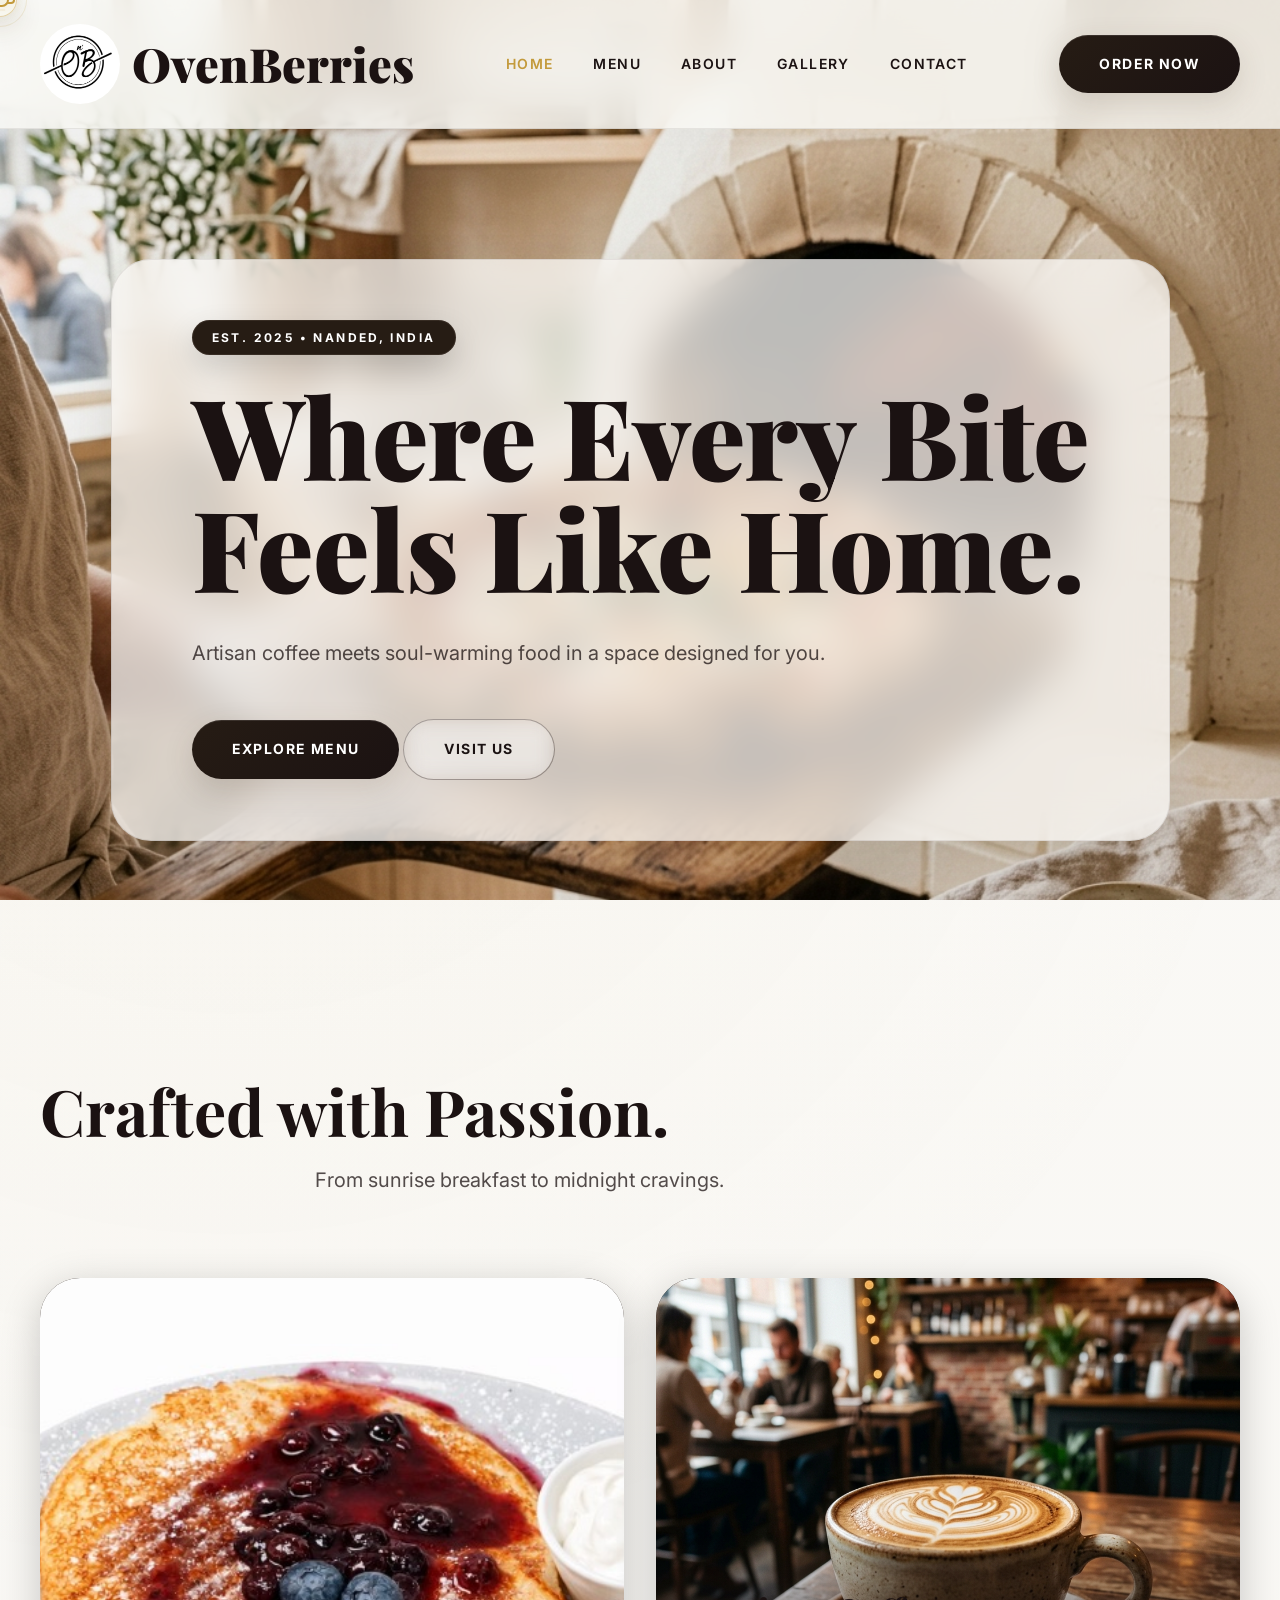
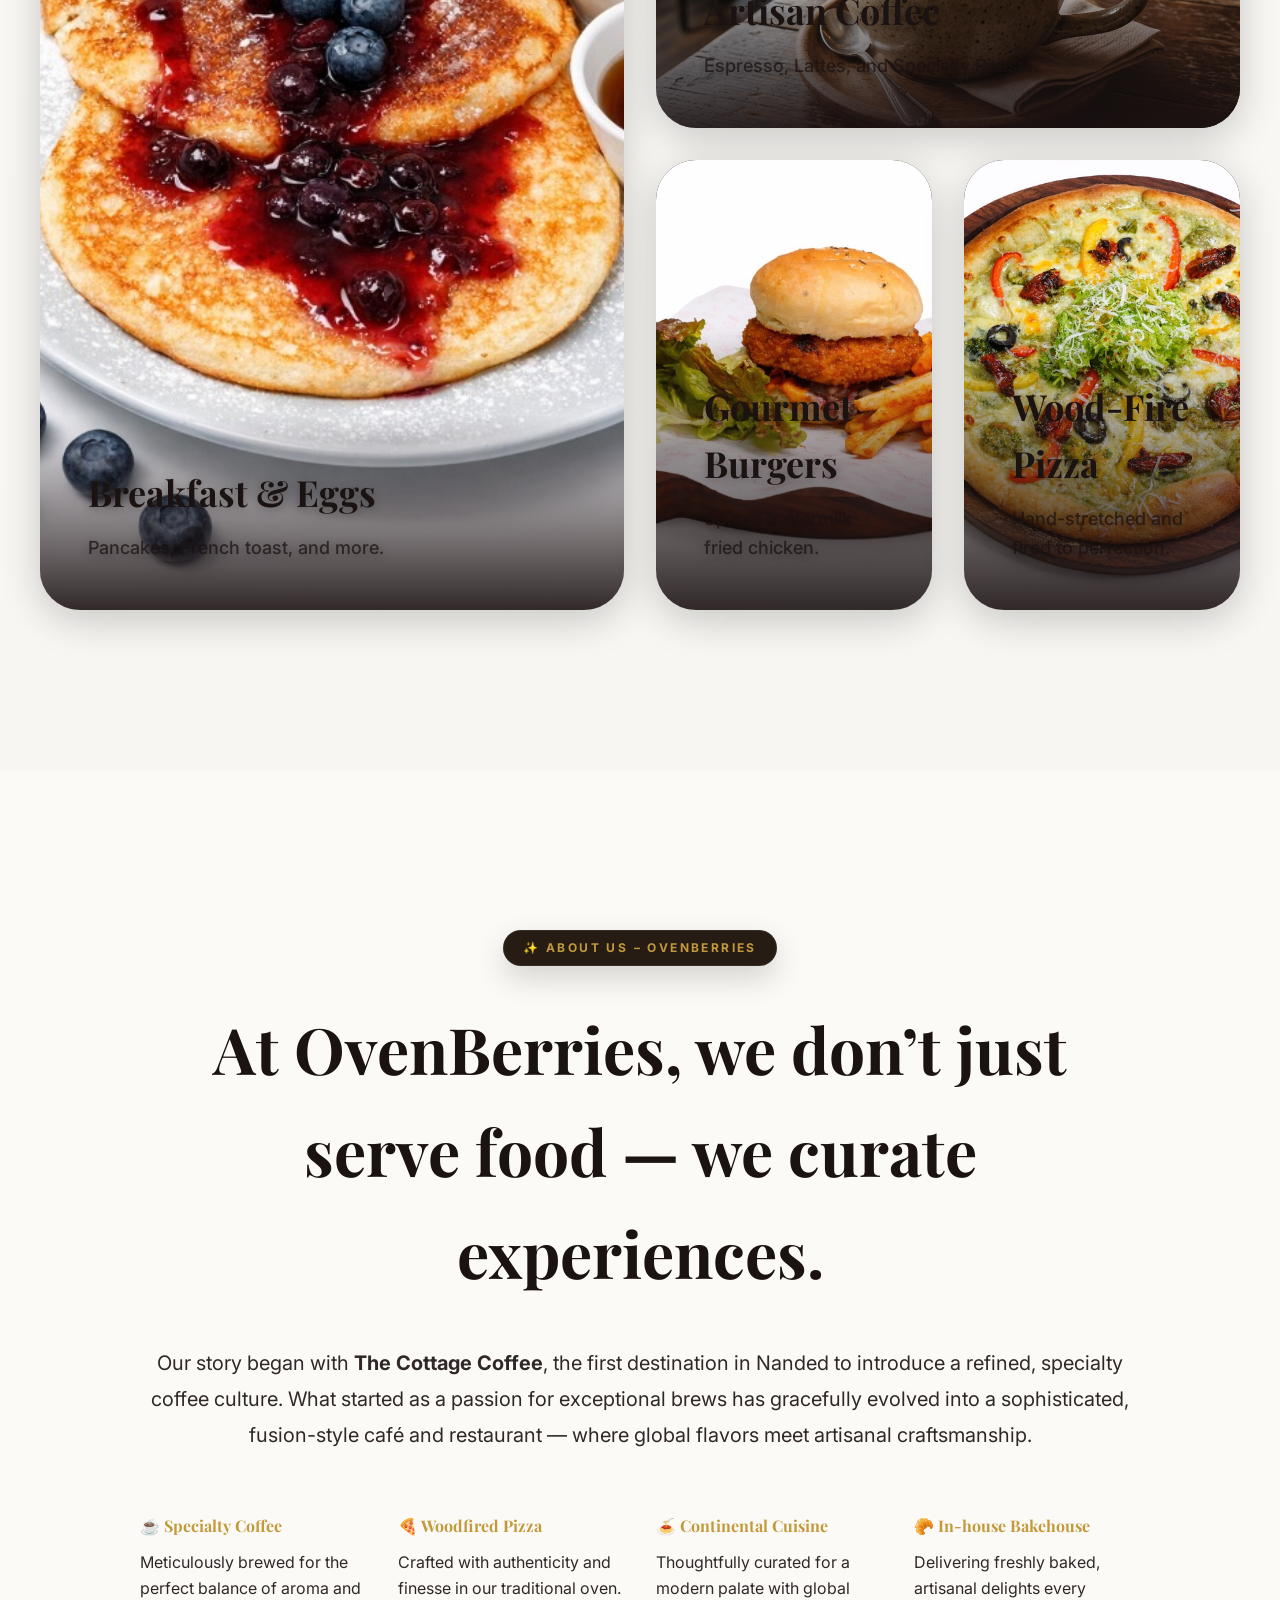
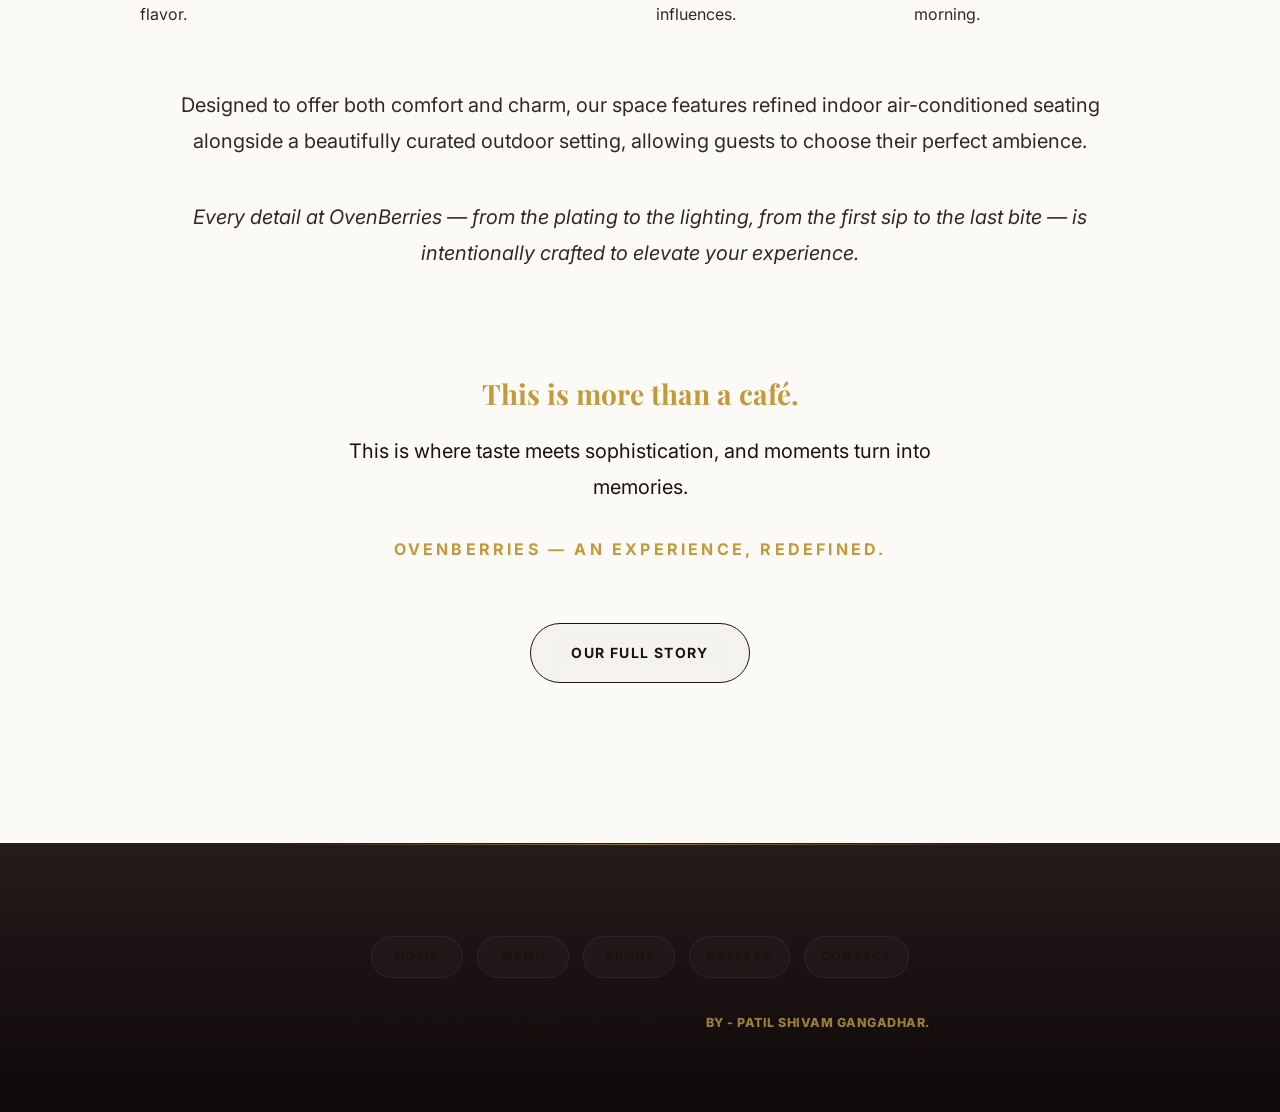
==== commit 20490f04: "Update hero section background to artistic light pizza oven image and fix navbar link contrast overl" ====
--- a/Websitedev/index.html
+++ b/Websitedev/index.html
@@ -79,7 +79,7 @@
     <!-- ══ Hero Section ═════════════════════ -->
     <section class="hero" style="background: none;">
         <div
-            style="position: absolute; top: 0; left: 0; width: 100%; height: 100%; z-index: 0; background-image: url('images/real-pizza.png'); background-size: cover; background-position: center; filter: brightness(0.8);">
+            style="position: absolute; top: 0; left: 0; width: 100%; height: 100%; z-index: 0; background-image: url('images/artistic_pizza_hero.png'); background-size: cover; background-position: center; filter: brightness(0.95);">
         </div>
         <div class="container hero-content">
             <div
--- a/Websitedev/css/style.css
+++ b/Websitedev/css/style.css
@@ -274,13 +274,16 @@
   left: 0;
   right: 0;
   z-index: 1000;
-  padding: 32px 0;
-  transition: var(--transition);
+  padding: 24px 0;
+  transition: var(--transition);
+  background: rgba(251, 250, 247, 0.82);
+  backdrop-filter: blur(20px);
+  border-bottom: 1px solid var(--glass-border);
+  box-shadow: 0 4px 30px rgba(75, 54, 33, 0.02);
 }
 
 #navbar.scrolled {
-  background: var(--glass-bg);
-  backdrop-filter: blur(20px);
+  background: rgba(251, 250, 247, 0.95);
   padding: 16px 0;
   border-bottom: 1px solid var(--glass-border);
   box-shadow: 0 10px 40px rgba(75, 54, 33, 0.05);
